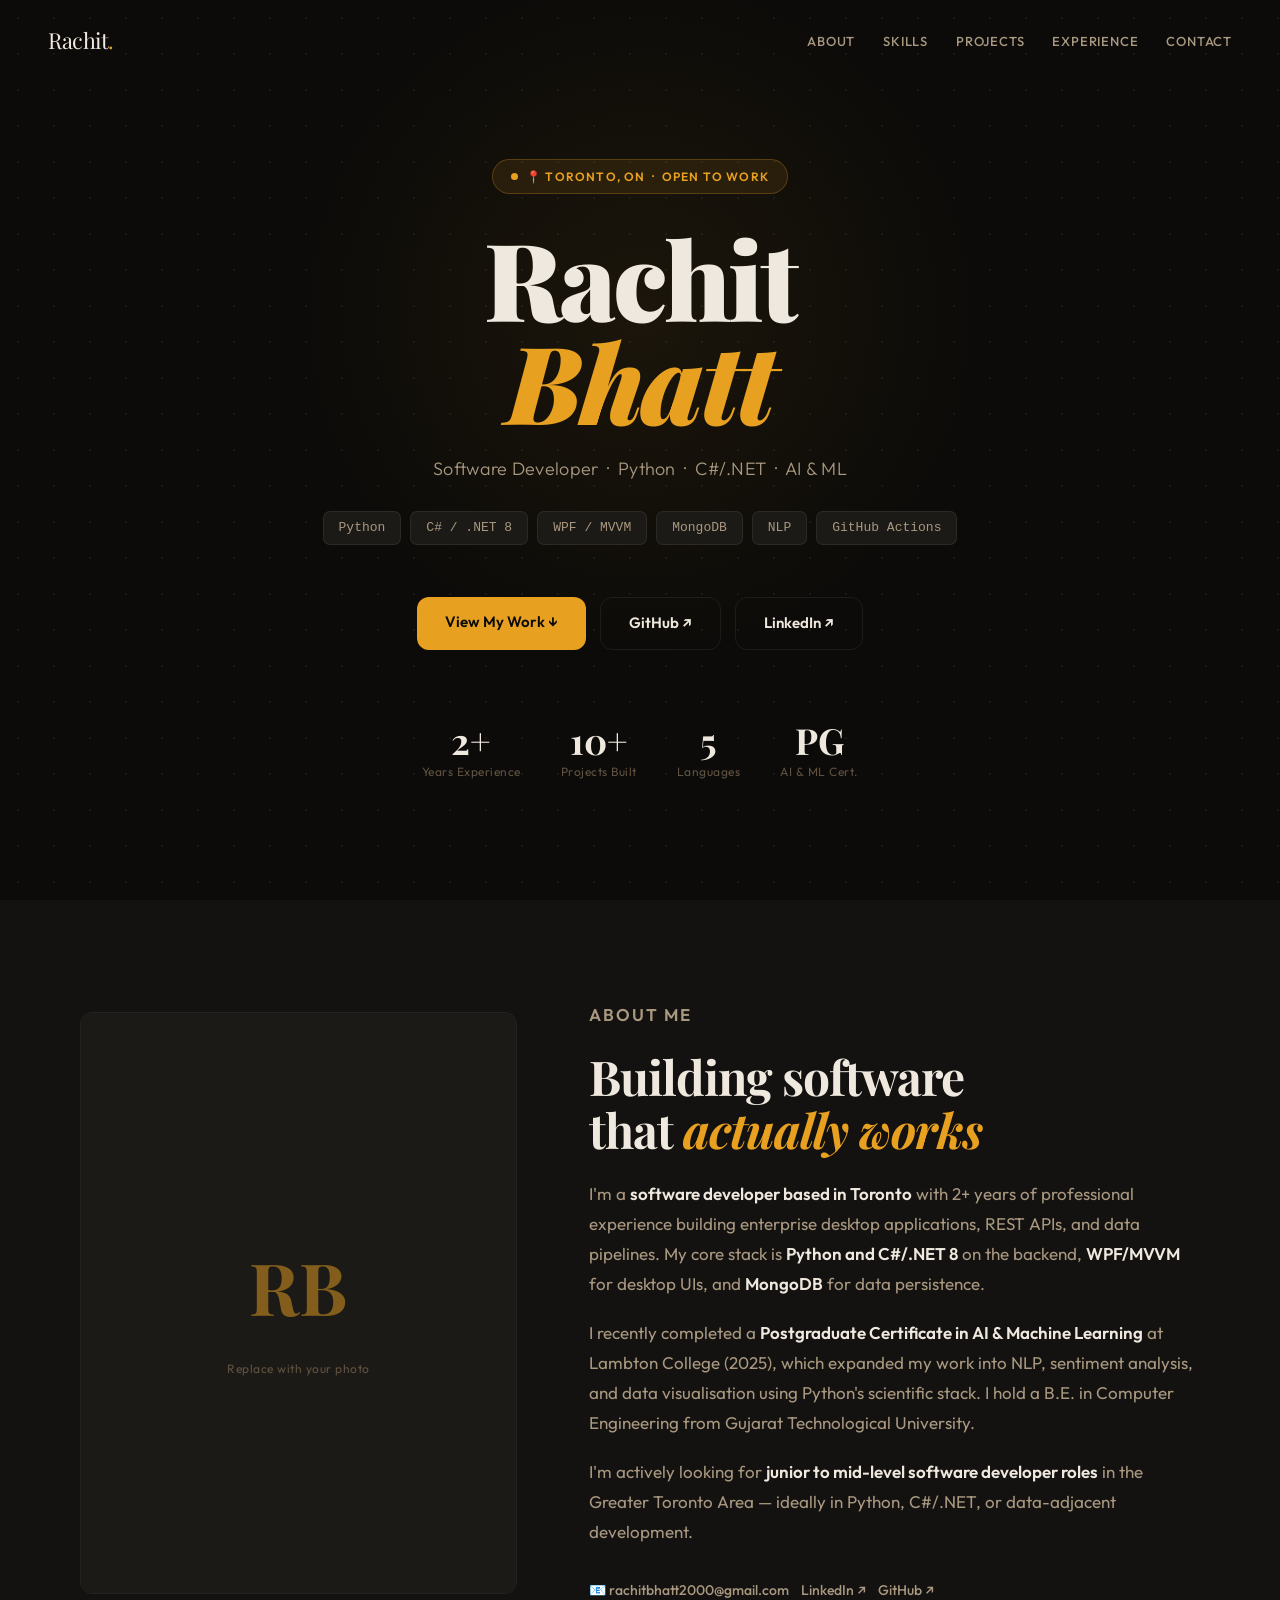
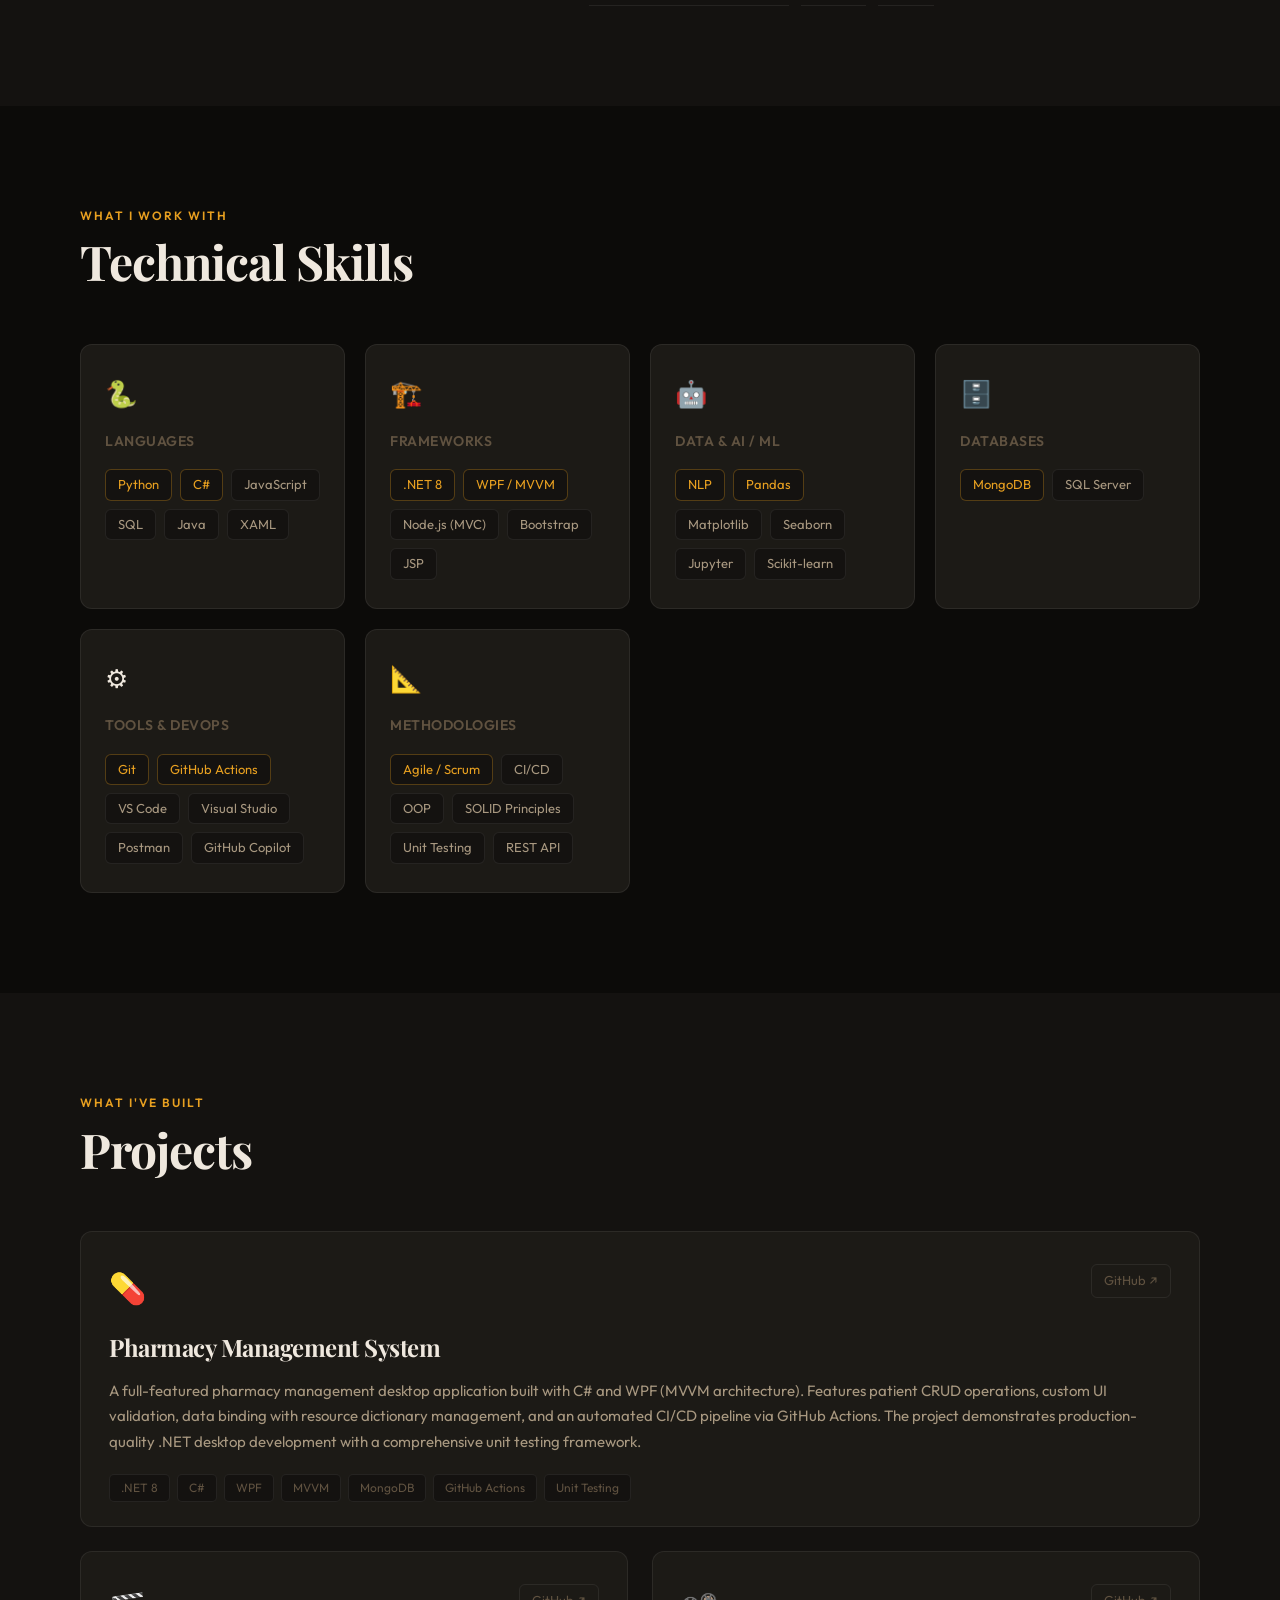
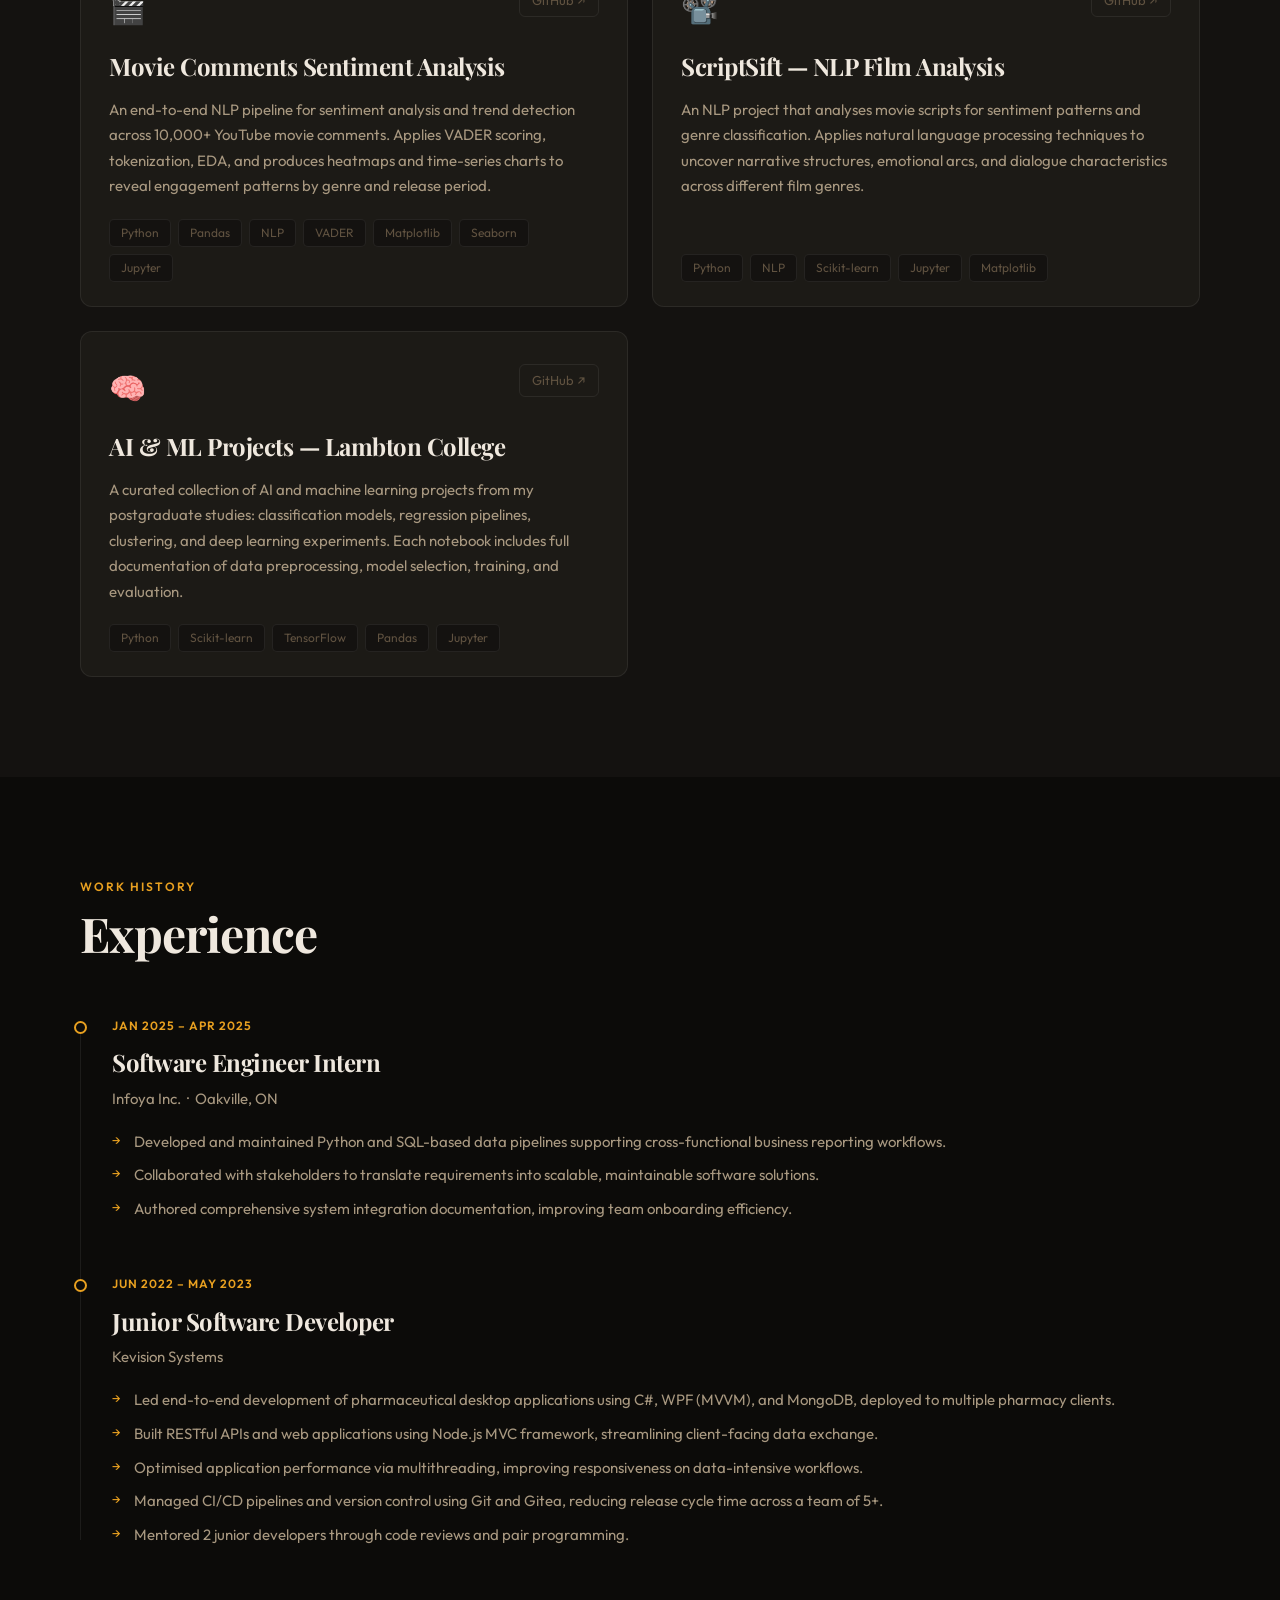
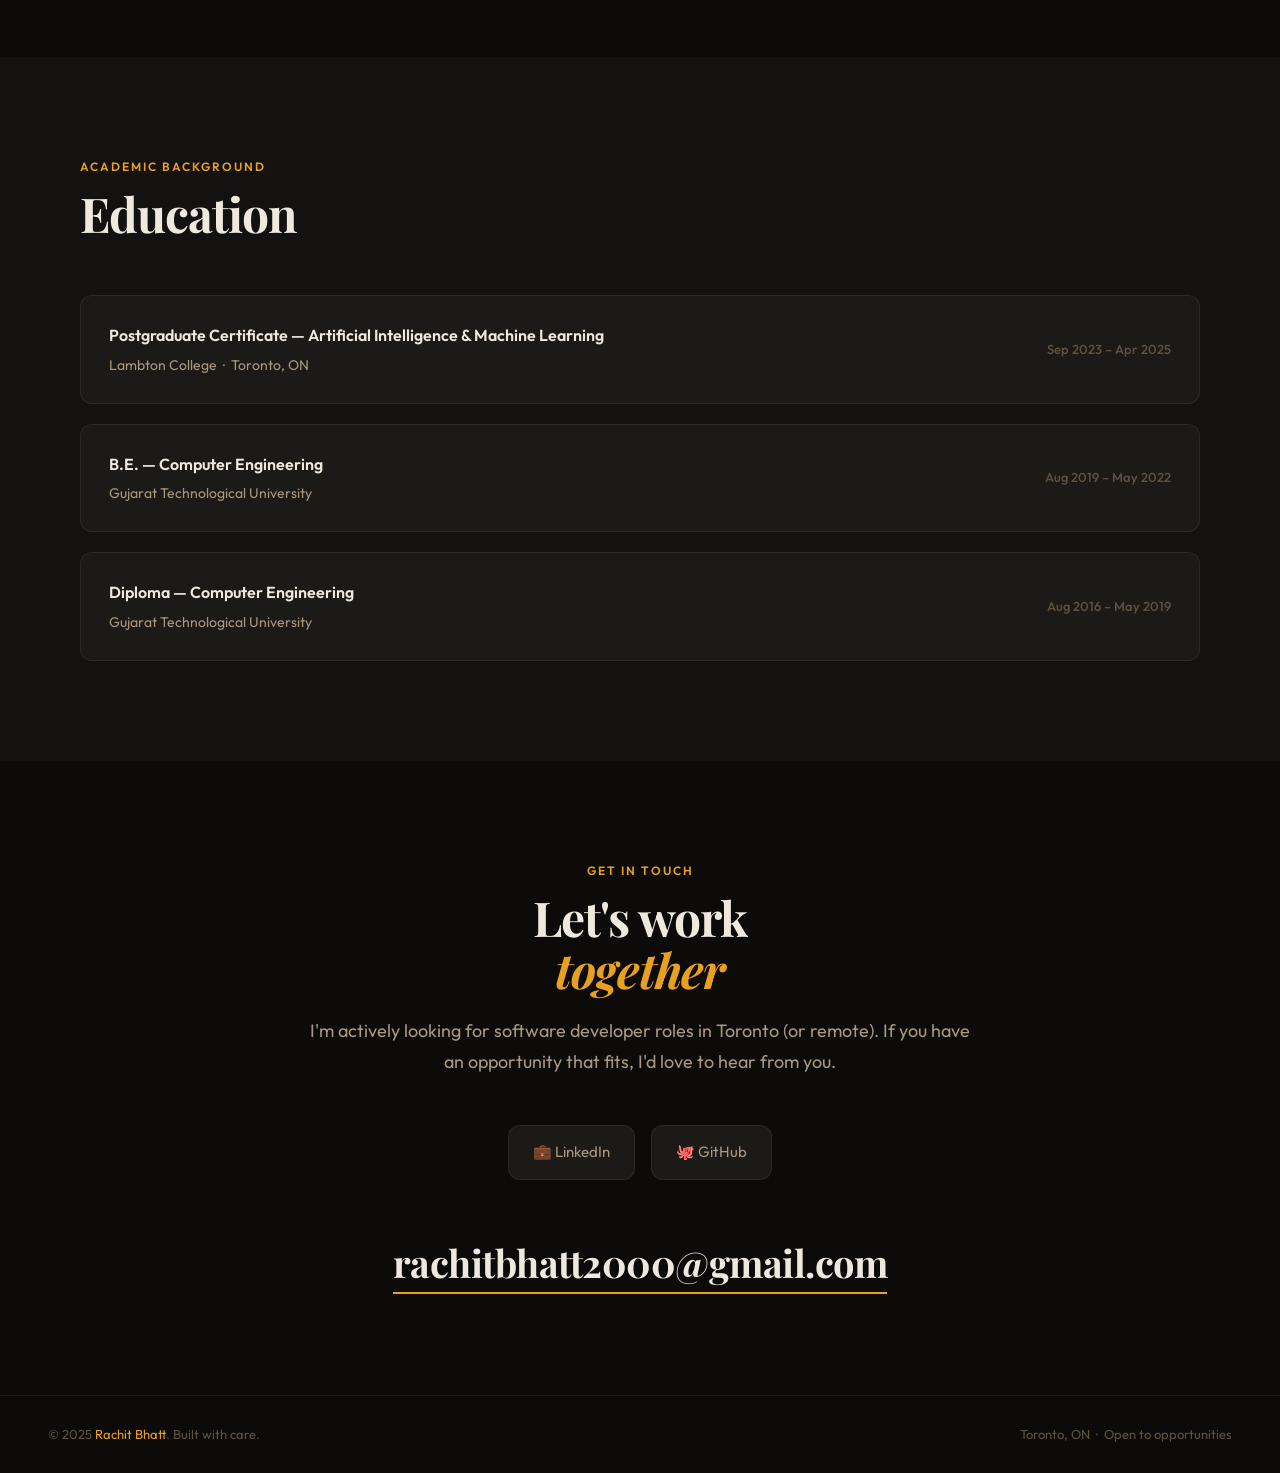
==== index_backup.html @ fd3c1594 "Changed the website as it is working now with professional UI." ====
<!DOCTYPE html>
<html lang="en">
<head>
  <meta charset="UTF-8" />
  <meta name="viewport" content="width=device-width, initial-scale=1.0" />
  <meta name="description" content="Rachit Bhatt — Software Developer specialising in Python, C#/.NET 8, and AI/ML. Based in Toronto, ON." />
  <title>Rachit Bhatt · Software Developer</title>

  <link rel="preconnect" href="https://fonts.googleapis.com" />
  <link rel="preconnect" href="https://fonts.gstatic.com" crossorigin />
  <link href="https://fonts.googleapis.com/css2?family=Playfair+Display:ital,wght@0,700;0,900;1,400&family=Outfit:wght@300;400;500;600;700&display=swap" rel="stylesheet" />

  <style>
    /* ─── Reset ──────────────────────────────────────────── */
    *, *::before, *::after { box-sizing: border-box; margin: 0; padding: 0; }
    html { scroll-behavior: smooth; }

    /* ─── Design tokens ──────────────────────────────────── */
    :root {
      --bg:         #0C0B09;
      --bg-2:       #141210;
      --bg-card:    #1C1A16;
      --bg-card-h:  #231F19;
      --border:     rgba(255,255,255,0.07);
      --border-h:   rgba(232,160,32,0.35);
      --text:       #EFE8DE;
      --text-2:     #A89880;
      --text-3:     #605240;
      --accent:     #E8A020;
      --accent-dim: rgba(232,160,32,0.10);
      --accent-glow:rgba(232,160,32,0.20);
      --teal:       #3B9B8C;
      --r:          12px;
      --font-d:     'Playfair Display', Georgia, serif;
      --font-b:     'Outfit', system-ui, sans-serif;
      --max:        1120px;
    }

    body {
      background: var(--bg);
      color: var(--text);
      font-family: var(--font-b);
      font-size: 16px;
      line-height: 1.65;
      -webkit-font-smoothing: antialiased;
    }

    ::selection { background: var(--accent); color: #0C0B09; }

    /* ─── Nav ────────────────────────────────────────────── */
    nav {
      position: fixed; top: 0; left: 0; right: 0; z-index: 200;
      padding: 22px 48px;
      display: flex; justify-content: space-between; align-items: center;
      transition: background .35s, border-color .35s;
    }
    nav.scrolled {
      background: rgba(12,11,9,.88);
      backdrop-filter: blur(14px);
      border-bottom: 1px solid var(--border);
    }
    .nav-logo {
      font-family: var(--font-d);
      font-size: 22px; color: var(--text);
      text-decoration: none; letter-spacing: -.5px;
    }
    .nav-logo span { color: var(--accent); }
    .nav-links { display: flex; gap: 28px; list-style: none; }
    .nav-links a {
      color: var(--text-2); text-decoration: none;
      font-size: 13px; font-weight: 500;
      letter-spacing: .8px; text-transform: uppercase;
      transition: color .2s;
    }
    .nav-links a:hover { color: var(--accent); }

    /* mobile hamburger */
    .hamburger { display: none; flex-direction: column; gap: 5px; cursor: pointer; }
    .hamburger span {
      display: block; width: 24px; height: 2px;
      background: var(--text-2); border-radius: 2px;
      transition: all .3s;
    }
    .mobile-menu {
      display: none; flex-direction: column; gap: 0;
      position: fixed; top: 70px; left: 0; right: 0;
      background: rgba(12,11,9,.96); backdrop-filter: blur(14px);
      border-bottom: 1px solid var(--border);
      z-index: 199;
    }
    .mobile-menu.open { display: flex; }
    .mobile-menu a {
      padding: 16px 48px; color: var(--text-2); text-decoration: none;
      font-size: 14px; font-weight: 500; border-bottom: 1px solid var(--border);
      transition: color .2s, background .2s;
    }
    .mobile-menu a:hover { color: var(--accent); background: var(--accent-dim); }

    /* ─── Section wrapper ────────────────────────────────── */
    section { padding: 100px 48px; }
    .inner { max-width: var(--max); margin: 0 auto; }

    /* ─── Section headings ───────────────────────────────── */
    .sec-label {
      font-size: 12px; font-weight: 600; letter-spacing: 2px;
      text-transform: uppercase; color: var(--accent);
      margin-bottom: 10px;
    }
    .sec-title {
      font-family: var(--font-d);
      font-size: clamp(32px, 4vw, 48px);
      font-weight: 700; line-height: 1.1;
      letter-spacing: -1px; margin-bottom: 56px;
    }

    /* ─── Scroll reveal ──────────────────────────────────── */
    .reveal {
      opacity: 0; transform: translateY(28px);
      transition: opacity .65s ease, transform .65s ease;
    }
    .reveal.visible { opacity: 1; transform: none; }

    /* ─────────────────────────────────────────────────────
       HERO
    ──────────────────────────────────────────────────────── */
    #hero {
      min-height: 100vh;
      display: flex; align-items: center; justify-content: center;
      padding: 120px 48px 80px; position: relative; overflow: hidden;
    }
    #hero::before {               /* dot grid */
      content: '';
      position: absolute; inset: 0; pointer-events: none;
      background-image: radial-gradient(circle, rgba(255,255,255,.05) 1px, transparent 1px);
      background-size: 36px 36px;
    }
    #hero::after {                /* amber glow */
      content: '';
      position: absolute; top: 35%; left: 50%;
      transform: translate(-50%, -50%);
      width: 700px; height: 700px;
      background: radial-gradient(ellipse, rgba(232,160,32,.07) 0%, transparent 70%);
      pointer-events: none;
    }

    .hero-inner {
      text-align: center; position: relative; z-index: 1;
      max-width: 900px;
    }

    .hero-badge {
      display: inline-flex; align-items: center; gap: 8px;
      background: var(--accent-dim);
      color: var(--accent);
      border: 1px solid rgba(232,160,32,.25);
      padding: 7px 18px; border-radius: 100px;
      font-size: 12px; font-weight: 600; letter-spacing: 1.2px;
      text-transform: uppercase; margin-bottom: 32px;
      opacity: 0; animation: fadeUp .6s ease .1s forwards;
    }
    .hero-badge::before {
      content: ''; width: 7px; height: 7px; border-radius: 50%;
      background: var(--accent);
      animation: pulse 2s ease-in-out infinite;
    }

    .hero-name {
      font-family: var(--font-d);
      font-size: clamp(56px, 11vw, 108px);
      font-weight: 900; line-height: .95;
      letter-spacing: -3px; color: var(--text);
      margin-bottom: 22px;
      opacity: 0; animation: fadeUp .7s ease .3s forwards;
    }
    .hero-name em { color: var(--accent); font-style: italic; }

    .hero-role {
      font-size: 18px; color: var(--text-2); font-weight: 300;
      letter-spacing: .3px; margin-bottom: 28px;
      opacity: 0; animation: fadeUp .7s ease .48s forwards;
    }

    .hero-tags {
      display: flex; gap: 9px; justify-content: center;
      flex-wrap: wrap; margin-bottom: 52px;
      opacity: 0; animation: fadeUp .7s ease .62s forwards;
    }
    .hero-tag {
      background: var(--bg-card);
      border: 1px solid var(--border);
      color: var(--text-2);
      padding: 5px 15px; border-radius: 7px;
      font-size: 13px; font-family: 'Courier New', monospace;
      transition: border-color .2s, color .2s;
    }
    .hero-tag:hover { border-color: var(--accent); color: var(--accent); }

    .hero-ctas {
      display: flex; gap: 14px; justify-content: center; flex-wrap: wrap;
      opacity: 0; animation: fadeUp .7s ease .76s forwards;
    }

    /* stats row */
    .hero-stats {
      display: flex; gap: 40px; justify-content: center;
      margin-top: 72px;
      opacity: 0; animation: fadeUp .7s ease .9s forwards;
    }
    .stat { text-align: center; }
    .stat-n {
      font-family: var(--font-d);
      font-size: 36px; font-weight: 700; color: var(--text);
      line-height: 1;
    }
    .stat-l { font-size: 12px; color: var(--text-3); letter-spacing: .5px; margin-top: 4px; }

    /* ─── Buttons ─────────────────────────────────────────── */
    .btn {
      display: inline-block; text-decoration: none;
      padding: 13px 28px; border-radius: var(--r);
      font-family: var(--font-b); font-size: 15px; font-weight: 600;
      transition: transform .2s, box-shadow .2s;
      cursor: pointer; border: none;
    }
    .btn:hover { transform: translateY(-2px); }
    .btn-amber {
      background: var(--accent); color: #0C0B09;
    }
    .btn-amber:hover { box-shadow: 0 8px 28px var(--accent-glow); }
    .btn-ghost {
      background: transparent; color: var(--text);
      border: 1px solid var(--border);
    }
    .btn-ghost:hover { border-color: var(--accent); color: var(--accent); }

    /* ─────────────────────────────────────────────────────
       ABOUT
    ──────────────────────────────────────────────────────── */
    #about { background: var(--bg-2); }
    .about-grid {
      display: grid; grid-template-columns: 1fr 1.4fr;
      gap: 72px; align-items: center;
    }
    .about-img-wrap {
      aspect-ratio: 3/4; border-radius: var(--r);
      overflow: hidden; position: relative;
      border: 1px solid var(--border);
    }
    .about-img-placeholder {
      width: 100%; height: 100%;
      background: var(--bg-card);
      display: flex; flex-direction: column;
      align-items: center; justify-content: center;
      gap: 14px;
    }
    .about-monogram {
      font-family: var(--font-d);
      font-size: 72px; font-weight: 700; color: var(--accent); opacity: .5;
    }
    .about-img-note {
      font-size: 12px; color: var(--text-3); letter-spacing: .5px;
    }
    .about-text p {
      color: var(--text-2); font-size: 17px; line-height: 1.75;
      margin-bottom: 20px;
    }
    .about-text p strong { color: var(--text); font-weight: 600; }
    .about-links { display: flex; gap: 12px; margin-top: 32px; flex-wrap: wrap; }
    .about-link {
      display: inline-flex; align-items: center; gap: 7px;
      color: var(--text-2); text-decoration: none;
      font-size: 14px; font-weight: 500;
      border-bottom: 1px solid var(--border);
      padding-bottom: 3px;
      transition: color .2s, border-color .2s;
    }
    .about-link:hover { color: var(--accent); border-color: var(--accent); }

    /* ─────────────────────────────────────────────────────
       SKILLS
    ──────────────────────────────────────────────────────── */
    #skills { background: var(--bg); }
    .skills-grid {
      display: grid; grid-template-columns: repeat(auto-fill, minmax(260px, 1fr));
      gap: 20px;
    }
    .skill-card {
      background: var(--bg-card);
      border: 1px solid var(--border); border-radius: var(--r);
      padding: 28px 24px;
      transition: border-color .25s, transform .25s;
    }
    .skill-card:hover {
      border-color: var(--border-h); transform: translateY(-4px);
    }
    .skill-card-icon { font-size: 26px; margin-bottom: 14px; }
    .skill-card-title {
      font-weight: 600; font-size: 14px; letter-spacing: .5px;
      text-transform: uppercase; color: var(--text-3);
      margin-bottom: 16px;
    }
    .skill-tags { display: flex; flex-wrap: wrap; gap: 8px; }
    .sk {
      background: var(--bg-2);
      border: 1px solid var(--border);
      color: var(--text-2);
      padding: 4px 12px; border-radius: 6px; font-size: 13px;
    }
    .sk.hot { border-color: rgba(232,160,32,.3); color: var(--accent); }

    /* ─────────────────────────────────────────────────────
       PROJECTS
    ──────────────────────────────────────────────────────── */
    #projects { background: var(--bg-2); }
    .projects-grid {
      display: grid;
      grid-template-columns: repeat(auto-fill, minmax(500px, 1fr));
      gap: 24px;
    }
    .project-card {
      background: var(--bg-card);
      border: 1px solid var(--border); border-radius: var(--r);
      padding: 32px 28px 24px; display: flex; flex-direction: column;
      transition: border-color .25s, transform .25s, box-shadow .25s;
      position: relative; overflow: hidden;
    }
    .project-card::before {
      content: ''; position: absolute; top: 0; left: 0; right: 0; height: 3px;
      background: var(--accent); opacity: 0;
      transition: opacity .25s;
    }
    .project-card:hover {
      border-color: var(--border-h); transform: translateY(-5px);
      box-shadow: 0 16px 40px rgba(0,0,0,.35);
    }
    .project-card:hover::before { opacity: 1; }

    .project-card.featured { grid-column: 1 / -1; }

    .project-header { display: flex; align-items: flex-start; justify-content: space-between; margin-bottom: 14px; gap: 16px; }
    .project-icon { font-size: 30px; }
    .project-links { display: flex; gap: 10px; flex-shrink: 0; }
    .project-link {
      display: inline-flex; align-items: center; gap: 5px;
      color: var(--text-3); text-decoration: none; font-size: 13px;
      border: 1px solid var(--border); padding: 5px 12px; border-radius: 6px;
      transition: color .2s, border-color .2s;
    }
    .project-link:hover { color: var(--accent); border-color: var(--accent); }

    .project-title {
      font-family: var(--font-d);
      font-size: 24px; font-weight: 700; letter-spacing: -.5px;
      margin-bottom: 10px;
    }
    .project-desc { color: var(--text-2); font-size: 15px; line-height: 1.7; flex: 1; margin-bottom: 20px; }
    .project-stack { display: flex; flex-wrap: wrap; gap: 7px; }
    .ps {
      background: var(--bg-2); border: 1px solid var(--border);
      color: var(--text-3); padding: 3px 11px; border-radius: 5px; font-size: 12px;
    }

    /* ─────────────────────────────────────────────────────
       EXPERIENCE
    ──────────────────────────────────────────────────────── */
    #experience { background: var(--bg); }
    .timeline { position: relative; padding-left: 32px; }
    .timeline::before {
      content: ''; position: absolute; left: 0; top: 8px; bottom: 8px;
      width: 1px; background: var(--border);
    }
    .tl-item { position: relative; margin-bottom: 52px; }
    .tl-item:last-child { margin-bottom: 0; }
    .tl-dot {
      position: absolute; left: -38px; top: 5px;
      width: 13px; height: 13px; border-radius: 50%;
      border: 2px solid var(--accent); background: var(--bg);
    }
    .tl-dates {
      font-size: 12px; font-weight: 600; letter-spacing: 1px;
      text-transform: uppercase; color: var(--accent); margin-bottom: 8px;
    }
    .tl-role {
      font-family: var(--font-d);
      font-size: 24px; font-weight: 700; letter-spacing: -.5px; margin-bottom: 4px;
    }
    .tl-company {
      font-size: 15px; color: var(--text-2); margin-bottom: 18px;
    }
    .tl-bullets { list-style: none; }
    .tl-bullets li {
      position: relative; padding-left: 22px;
      color: var(--text-2); font-size: 15px; margin-bottom: 9px;
    }
    .tl-bullets li::before {
      content: '→'; position: absolute; left: 0; color: var(--accent); font-size: 13px;
    }

    /* ─────────────────────────────────────────────────────
       EDUCATION
    ──────────────────────────────────────────────────────── */
    #education { background: var(--bg-2); }
    .edu-grid { display: flex; flex-direction: column; gap: 20px; }
    .edu-card {
      background: var(--bg-card);
      border: 1px solid var(--border); border-radius: var(--r);
      padding: 26px 28px;
      display: flex; justify-content: space-between; align-items: center; gap: 20px;
      transition: border-color .25s;
    }
    .edu-card:hover { border-color: var(--border-h); }
    .edu-degree { font-weight: 600; font-size: 16px; margin-bottom: 5px; }
    .edu-school { color: var(--text-2); font-size: 14px; }
    .edu-dates {
      font-size: 13px; color: var(--text-3); font-weight: 500;
      text-align: right; flex-shrink: 0;
      white-space: nowrap;
    }

    /* ─────────────────────────────────────────────────────
       CONTACT
    ──────────────────────────────────────────────────────── */
    #contact { background: var(--bg); }
    .contact-inner {
      max-width: 680px; margin: 0 auto; text-align: center;
    }
    .contact-sub {
      font-size: 18px; color: var(--text-2); margin-bottom: 48px; line-height: 1.7;
    }
    .contact-links {
      display: flex; gap: 16px; justify-content: center; flex-wrap: wrap;
      margin-bottom: 52px;
    }
    .contact-link {
      display: inline-flex; align-items: center; gap: 9px;
      background: var(--bg-card); border: 1px solid var(--border);
      color: var(--text-2); text-decoration: none;
      padding: 14px 24px; border-radius: var(--r); font-size: 15px;
      transition: border-color .2s, color .2s, transform .2s;
    }
    .contact-link:hover {
      border-color: var(--accent); color: var(--accent);
      transform: translateY(-3px);
    }
    .contact-email {
      font-family: var(--font-d);
      font-size: clamp(24px, 4vw, 38px);
      font-weight: 700; letter-spacing: -.5px;
      color: var(--text); text-decoration: none;
      border-bottom: 2px solid var(--accent);
      padding-bottom: 4px;
      transition: color .2s;
    }
    .contact-email:hover { color: var(--accent); }

    /* ─────────────────────────────────────────────────────
       FOOTER
    ──────────────────────────────────────────────────────── */
    footer {
      background: var(--bg);
      border-top: 1px solid var(--border);
      padding: 28px 48px;
      display: flex; justify-content: space-between; align-items: center;
      flex-wrap: wrap; gap: 12px;
    }
    footer p { font-size: 13px; color: var(--text-3); }
    footer span { color: var(--accent); }

    /* ─── Animations ──────────────────────────────────────── */
    @keyframes fadeUp {
      from { opacity: 0; transform: translateY(24px); }
      to   { opacity: 1; transform: translateY(0); }
    }
    @keyframes pulse {
      0%, 100% { opacity: 1; }
      50%       { opacity: .4; }
    }

    /* ─── Responsive ─────────────────────────────────────── */
    @media (max-width: 860px) {
      section { padding: 80px 24px; }
      nav { padding: 18px 24px; }
      footer { padding: 24px; }
      .nav-links { display: none; }
      .hamburger { display: flex; }
      .about-grid { grid-template-columns: 1fr; gap: 40px; }
      .about-img-wrap { max-width: 280px; margin: 0 auto; }
      .projects-grid { grid-template-columns: 1fr; }
      .project-card.featured { grid-column: 1; }
      .hero-stats { gap: 24px; }
      .edu-card { flex-direction: column; align-items: flex-start; }
      .edu-dates { text-align: left; }
    }
    @media (max-width: 480px) {
      #hero { padding: 100px 24px 60px; }
      .hero-stats { flex-wrap: wrap; gap: 20px; }
      .stat { min-width: 100px; }
    }
  </style>
</head>
<body>

<!-- ─── Navigation ──────────────────────────────────── -->
<nav id="navbar">
  <a href="#hero" class="nav-logo">Rachit<span>.</span></a>
  <ul class="nav-links">
    <li><a href="#about">About</a></li>
    <li><a href="#skills">Skills</a></li>
    <li><a href="#projects">Projects</a></li>
    <li><a href="#experience">Experience</a></li>
    <li><a href="#contact">Contact</a></li>
  </ul>
  <div class="hamburger" id="hamburger" onclick="toggleMenu()">
    <span></span><span></span><span></span>
  </div>
</nav>
<nav class="mobile-menu" id="mobileMenu">
  <a href="#about"      onclick="closeMenu()">About</a>
  <a href="#skills"     onclick="closeMenu()">Skills</a>
  <a href="#projects"   onclick="closeMenu()">Projects</a>
  <a href="#experience" onclick="closeMenu()">Experience</a>
  <a href="#contact"    onclick="closeMenu()">Contact</a>
</nav>

<!-- ─── Hero ─────────────────────────────────────────── -->
<section id="hero">
  <div class="hero-inner">
    <span class="hero-badge">📍 Toronto, ON &nbsp;·&nbsp; Open to Work</span>

    <h1 class="hero-name">Rachit<br><em>Bhatt</em></h1>

    <p class="hero-role">Software Developer &nbsp;·&nbsp; Python &nbsp;·&nbsp; C#/.NET &nbsp;·&nbsp; AI &amp; ML</p>

    <div class="hero-tags">
      <span class="hero-tag">Python</span>
      <span class="hero-tag">C# / .NET 8</span>
      <span class="hero-tag">WPF / MVVM</span>
      <span class="hero-tag">MongoDB</span>
      <span class="hero-tag">NLP</span>
      <span class="hero-tag">GitHub Actions</span>
    </div>

    <div class="hero-ctas">
      <a href="#projects" class="btn btn-amber">View My Work ↓</a>
      <a href="https://github.com/rachit-bhatt" target="_blank" rel="noopener" class="btn btn-ghost">GitHub ↗</a>
      <a href="https://www.linkedin.com/in/rachit-bhatt" target="_blank" rel="noopener" class="btn btn-ghost">LinkedIn ↗</a>
    </div>

    <div class="hero-stats">
      <div class="stat"><div class="stat-n">2+</div><div class="stat-l">Years Experience</div></div>
      <div class="stat"><div class="stat-n">10+</div><div class="stat-l">Projects Built</div></div>
      <div class="stat"><div class="stat-n">5</div><div class="stat-l">Languages</div></div>
      <div class="stat"><div class="stat-n">PG</div><div class="stat-l">AI & ML Cert.</div></div>
    </div>
  </div>
</section>

<!-- ─── About ────────────────────────────────────────── -->
<section id="about">
  <div class="inner">
    <div class="about-grid">
      <div class="about-img-wrap reveal">
        <div class="about-img-placeholder">
          <div class="about-monogram">RB</div>
          <div class="about-img-note">Replace with your photo</div>
        </div>
      </div>
      <div class="about-text reveal">
        <p class="sec-label">About Me</p>
        <h2 class="sec-title" style="margin-bottom: 24px;">Building software<br>that <em style="color:var(--accent); font-family:var(--font-d);">actually works</em></h2>
        <p>I'm a <strong>software developer based in Toronto</strong> with 2+ years of professional experience building enterprise desktop applications, REST APIs, and data pipelines. My core stack is <strong>Python and C#/.NET 8</strong> on the backend, <strong>WPF/MVVM</strong> for desktop UIs, and <strong>MongoDB</strong> for data persistence.</p>
        <p>I recently completed a <strong>Postgraduate Certificate in AI & Machine Learning</strong> at Lambton College (2025), which expanded my work into NLP, sentiment analysis, and data visualisation using Python's scientific stack. I hold a B.E. in Computer Engineering from Gujarat Technological University.</p>
        <p>I'm actively looking for <strong>junior to mid-level software developer roles</strong> in the Greater Toronto Area — ideally in Python, C#/.NET, or data-adjacent development.</p>
        <div class="about-links">
          <a href="mailto:rachitbhatt2000@gmail.com" class="about-link">📧 rachitbhatt2000@gmail.com</a>
          <a href="https://www.linkedin.com/in/rachit-bhatt" target="_blank" rel="noopener" class="about-link">LinkedIn ↗</a>
          <a href="https://github.com/rachit-bhatt" target="_blank" rel="noopener" class="about-link">GitHub ↗</a>
        </div>
      </div>
    </div>
  </div>
</section>

<!-- ─── Skills ───────────────────────────────────────── -->
<section id="skills">
  <div class="inner">
    <p class="sec-label reveal">What I Work With</p>
    <h2 class="sec-title reveal">Technical Skills</h2>
    <div class="skills-grid">
      <div class="skill-card reveal">
        <div class="skill-card-icon">🐍</div>
        <div class="skill-card-title">Languages</div>
        <div class="skill-tags">
          <span class="sk hot">Python</span>
          <span class="sk hot">C#</span>
          <span class="sk">JavaScript</span>
          <span class="sk">SQL</span>
          <span class="sk">Java</span>
          <span class="sk">XAML</span>
        </div>
      </div>
      <div class="skill-card reveal">
        <div class="skill-card-icon">🏗️</div>
        <div class="skill-card-title">Frameworks</div>
        <div class="skill-tags">
          <span class="sk hot">.NET 8</span>
          <span class="sk hot">WPF / MVVM</span>
          <span class="sk">Node.js (MVC)</span>
          <span class="sk">Bootstrap</span>
          <span class="sk">JSP</span>
        </div>
      </div>
      <div class="skill-card reveal">
        <div class="skill-card-icon">🤖</div>
        <div class="skill-card-title">Data & AI / ML</div>
        <div class="skill-tags">
          <span class="sk hot">NLP</span>
          <span class="sk hot">Pandas</span>
          <span class="sk">Matplotlib</span>
          <span class="sk">Seaborn</span>
          <span class="sk">Jupyter</span>
          <span class="sk">Scikit-learn</span>
        </div>
      </div>
      <div class="skill-card reveal">
        <div class="skill-card-icon">🗄️</div>
        <div class="skill-card-title">Databases</div>
        <div class="skill-tags">
          <span class="sk hot">MongoDB</span>
          <span class="sk">SQL Server</span>
        </div>
      </div>
      <div class="skill-card reveal">
        <div class="skill-card-icon">⚙️</div>
        <div class="skill-card-title">Tools & DevOps</div>
        <div class="skill-tags">
          <span class="sk hot">Git</span>
          <span class="sk hot">GitHub Actions</span>
          <span class="sk">VS Code</span>
          <span class="sk">Visual Studio</span>
          <span class="sk">Postman</span>
          <span class="sk">GitHub Copilot</span>
        </div>
      </div>
      <div class="skill-card reveal">
        <div class="skill-card-icon">📐</div>
        <div class="skill-card-title">Methodologies</div>
        <div class="skill-tags">
          <span class="sk hot">Agile / Scrum</span>
          <span class="sk">CI/CD</span>
          <span class="sk">OOP</span>
          <span class="sk">SOLID Principles</span>
          <span class="sk">Unit Testing</span>
          <span class="sk">REST API</span>
        </div>
      </div>
    </div>
  </div>
</section>

<!-- ─── Projects ─────────────────────────────────────── -->
<section id="projects">
  <div class="inner">
    <p class="sec-label reveal">What I've Built</p>
    <h2 class="sec-title reveal">Projects</h2>
    <div class="projects-grid">

      <!-- Featured -->
      <div class="project-card featured reveal">
        <div class="project-header">
          <div class="project-icon">💊</div>
          <div class="project-links">
            <a href="https://github.com/rachit-bhatt/Pharmacy-Management-System" target="_blank" rel="noopener" class="project-link">GitHub ↗</a>
          </div>
        </div>
        <h3 class="project-title">Pharmacy Management System</h3>
        <p class="project-desc">A full-featured pharmacy management desktop application built with C# and WPF (MVVM architecture). Features patient CRUD operations, custom UI validation, data binding with resource dictionary management, and an automated CI/CD pipeline via GitHub Actions. The project demonstrates production-quality .NET desktop development with a comprehensive unit testing framework.</p>
        <div class="project-stack">
          <span class="ps">.NET 8</span><span class="ps">C#</span><span class="ps">WPF</span><span class="ps">MVVM</span><span class="ps">MongoDB</span><span class="ps">GitHub Actions</span><span class="ps">Unit Testing</span>
        </div>
      </div>

      <!-- Project 2 -->
      <div class="project-card reveal">
        <div class="project-header">
          <div class="project-icon">🎬</div>
          <div class="project-links">
            <a href="https://github.com/rachit-bhatt/SocialMedia-Analytics---Assignment" target="_blank" rel="noopener" class="project-link">GitHub ↗</a>
          </div>
        </div>
        <h3 class="project-title">Movie Comments Sentiment Analysis</h3>
        <p class="project-desc">An end-to-end NLP pipeline for sentiment analysis and trend detection across 10,000+ YouTube movie comments. Applies VADER scoring, tokenization, EDA, and produces heatmaps and time-series charts to reveal engagement patterns by genre and release period.</p>
        <div class="project-stack">
          <span class="ps">Python</span><span class="ps">Pandas</span><span class="ps">NLP</span><span class="ps">VADER</span><span class="ps">Matplotlib</span><span class="ps">Seaborn</span><span class="ps">Jupyter</span>
        </div>
      </div>

      <!-- Project 3 -->
      <div class="project-card reveal">
        <div class="project-header">
          <div class="project-icon">📽️</div>
          <div class="project-links">
            <a href="https://github.com/rachit-bhatt/ScriptSift" target="_blank" rel="noopener" class="project-link">GitHub ↗</a>
          </div>
        </div>
        <h3 class="project-title">ScriptSift — NLP Film Analysis</h3>
        <p class="project-desc">An NLP project that analyses movie scripts for sentiment patterns and genre classification. Applies natural language processing techniques to uncover narrative structures, emotional arcs, and dialogue characteristics across different film genres.</p>
        <div class="project-stack">
          <span class="ps">Python</span><span class="ps">NLP</span><span class="ps">Scikit-learn</span><span class="ps">Jupyter</span><span class="ps">Matplotlib</span>
        </div>
      </div>

      <!-- Project 4 -->
      <div class="project-card reveal">
        <div class="project-header">
          <div class="project-icon">🧠</div>
          <div class="project-links">
            <a href="https://github.com/rachit-bhatt/AI-Graduation" target="_blank" rel="noopener" class="project-link">GitHub ↗</a>
          </div>
        </div>
        <h3 class="project-title">AI & ML Projects — Lambton College</h3>
        <p class="project-desc">A curated collection of AI and machine learning projects from my postgraduate studies: classification models, regression pipelines, clustering, and deep learning experiments. Each notebook includes full documentation of data preprocessing, model selection, training, and evaluation.</p>
        <div class="project-stack">
          <span class="ps">Python</span><span class="ps">Scikit-learn</span><span class="ps">TensorFlow</span><span class="ps">Pandas</span><span class="ps">Jupyter</span>
        </div>
      </div>

    </div>
  </div>
</section>

<!-- ─── Experience ───────────────────────────────────── -->
<section id="experience">
  <div class="inner">
    <p class="sec-label reveal">Work History</p>
    <h2 class="sec-title reveal">Experience</h2>
    <div class="timeline">

      <div class="tl-item reveal">
        <div class="tl-dot"></div>
        <div class="tl-dates">Jan 2025 – Apr 2025</div>
        <div class="tl-role">Software Engineer Intern</div>
        <div class="tl-company">Infoya Inc. &nbsp;·&nbsp; Oakville, ON</div>
        <ul class="tl-bullets">
          <li>Developed and maintained Python and SQL-based data pipelines supporting cross-functional business reporting workflows.</li>
          <li>Collaborated with stakeholders to translate requirements into scalable, maintainable software solutions.</li>
          <li>Authored comprehensive system integration documentation, improving team onboarding efficiency.</li>
        </ul>
      </div>

      <div class="tl-item reveal">
        <div class="tl-dot"></div>
        <div class="tl-dates">Jun 2022 – May 2023</div>
        <div class="tl-role">Junior Software Developer</div>
        <div class="tl-company">Kevision Systems</div>
        <ul class="tl-bullets">
          <li>Led end-to-end development of pharmaceutical desktop applications using C#, WPF (MVVM), and MongoDB, deployed to multiple pharmacy clients.</li>
          <li>Built RESTful APIs and web applications using Node.js MVC framework, streamlining client-facing data exchange.</li>
          <li>Optimised application performance via multithreading, improving responsiveness on data-intensive workflows.</li>
          <li>Managed CI/CD pipelines and version control using Git and Gitea, reducing release cycle time across a team of 5+.</li>
          <li>Mentored 2 junior developers through code reviews and pair programming.</li>
        </ul>
      </div>

    </div>
  </div>
</section>

<!-- ─── Education ────────────────────────────────────── -->
<section id="education">
  <div class="inner">
    <p class="sec-label reveal">Academic Background</p>
    <h2 class="sec-title reveal">Education</h2>
    <div class="edu-grid">
      <div class="edu-card reveal">
        <div>
          <div class="edu-degree">Postgraduate Certificate — Artificial Intelligence &amp; Machine Learning</div>
          <div class="edu-school">Lambton College &nbsp;·&nbsp; Toronto, ON</div>
        </div>
        <div class="edu-dates">Sep 2023 – Apr 2025</div>
      </div>
      <div class="edu-card reveal">
        <div>
          <div class="edu-degree">B.E. — Computer Engineering</div>
          <div class="edu-school">Gujarat Technological University</div>
        </div>
        <div class="edu-dates">Aug 2019 – May 2022</div>
      </div>
      <div class="edu-card reveal">
        <div>
          <div class="edu-degree">Diploma — Computer Engineering</div>
          <div class="edu-school">Gujarat Technological University</div>
        </div>
        <div class="edu-dates">Aug 2016 – May 2019</div>
      </div>
    </div>
  </div>
</section>

<!-- ─── Contact ──────────────────────────────────────── -->
<section id="contact">
  <div class="inner">
    <div class="contact-inner">
      <p class="sec-label reveal">Get In Touch</p>
      <h2 class="sec-title reveal" style="margin-bottom: 20px;">Let's work<br><em style="color:var(--accent); font-family:var(--font-d);">together</em></h2>
      <p class="contact-sub reveal">I'm actively looking for software developer roles in Toronto (or remote). If you have an opportunity that fits, I'd love to hear from you.</p>
      <div class="contact-links reveal">
        <a href="https://www.linkedin.com/in/rachit-bhatt" target="_blank" rel="noopener" class="contact-link">💼 LinkedIn</a>
        <a href="https://github.com/rachit-bhatt" target="_blank" rel="noopener" class="contact-link">🐙 GitHub</a>
      </div>
      <div class="reveal">
        <a href="mailto:rachitbhatt2000@gmail.com" class="contact-email">rachitbhatt2000@gmail.com</a>
      </div>
    </div>
  </div>
</section>

<!-- ─── Footer ───────────────────────────────────────── -->
<footer>
  <p>© 2025 <span>Rachit Bhatt</span>. Built with care.</p>
  <p>Toronto, ON &nbsp;·&nbsp; Open to opportunities</p>
</footer>

<!-- ─── Scripts ──────────────────────────────────────── -->
<script>
  /* Nav scroll */
  const nav = document.getElementById('navbar');
  window.addEventListener('scroll', () => {
    nav.classList.toggle('scrolled', window.scrollY > 50);
  }, { passive: true });

  /* Mobile menu */
  function toggleMenu() {
    document.getElementById('mobileMenu').classList.toggle('open');
  }
  function closeMenu() {
    document.getElementById('mobileMenu').classList.remove('open');
  }

  /* Scroll reveal */
  const io = new IntersectionObserver((entries) => {
    entries.forEach((e, i) => {
      if (e.isIntersecting) {
        e.target.style.transitionDelay = (i * 0.07) + 's';
        e.target.classList.add('visible');
        io.unobserve(e.target);
      }
    });
  }, { threshold: 0.12 });

  document.querySelectorAll('.reveal').forEach(el => io.observe(el));
</script>
</body>
</html>
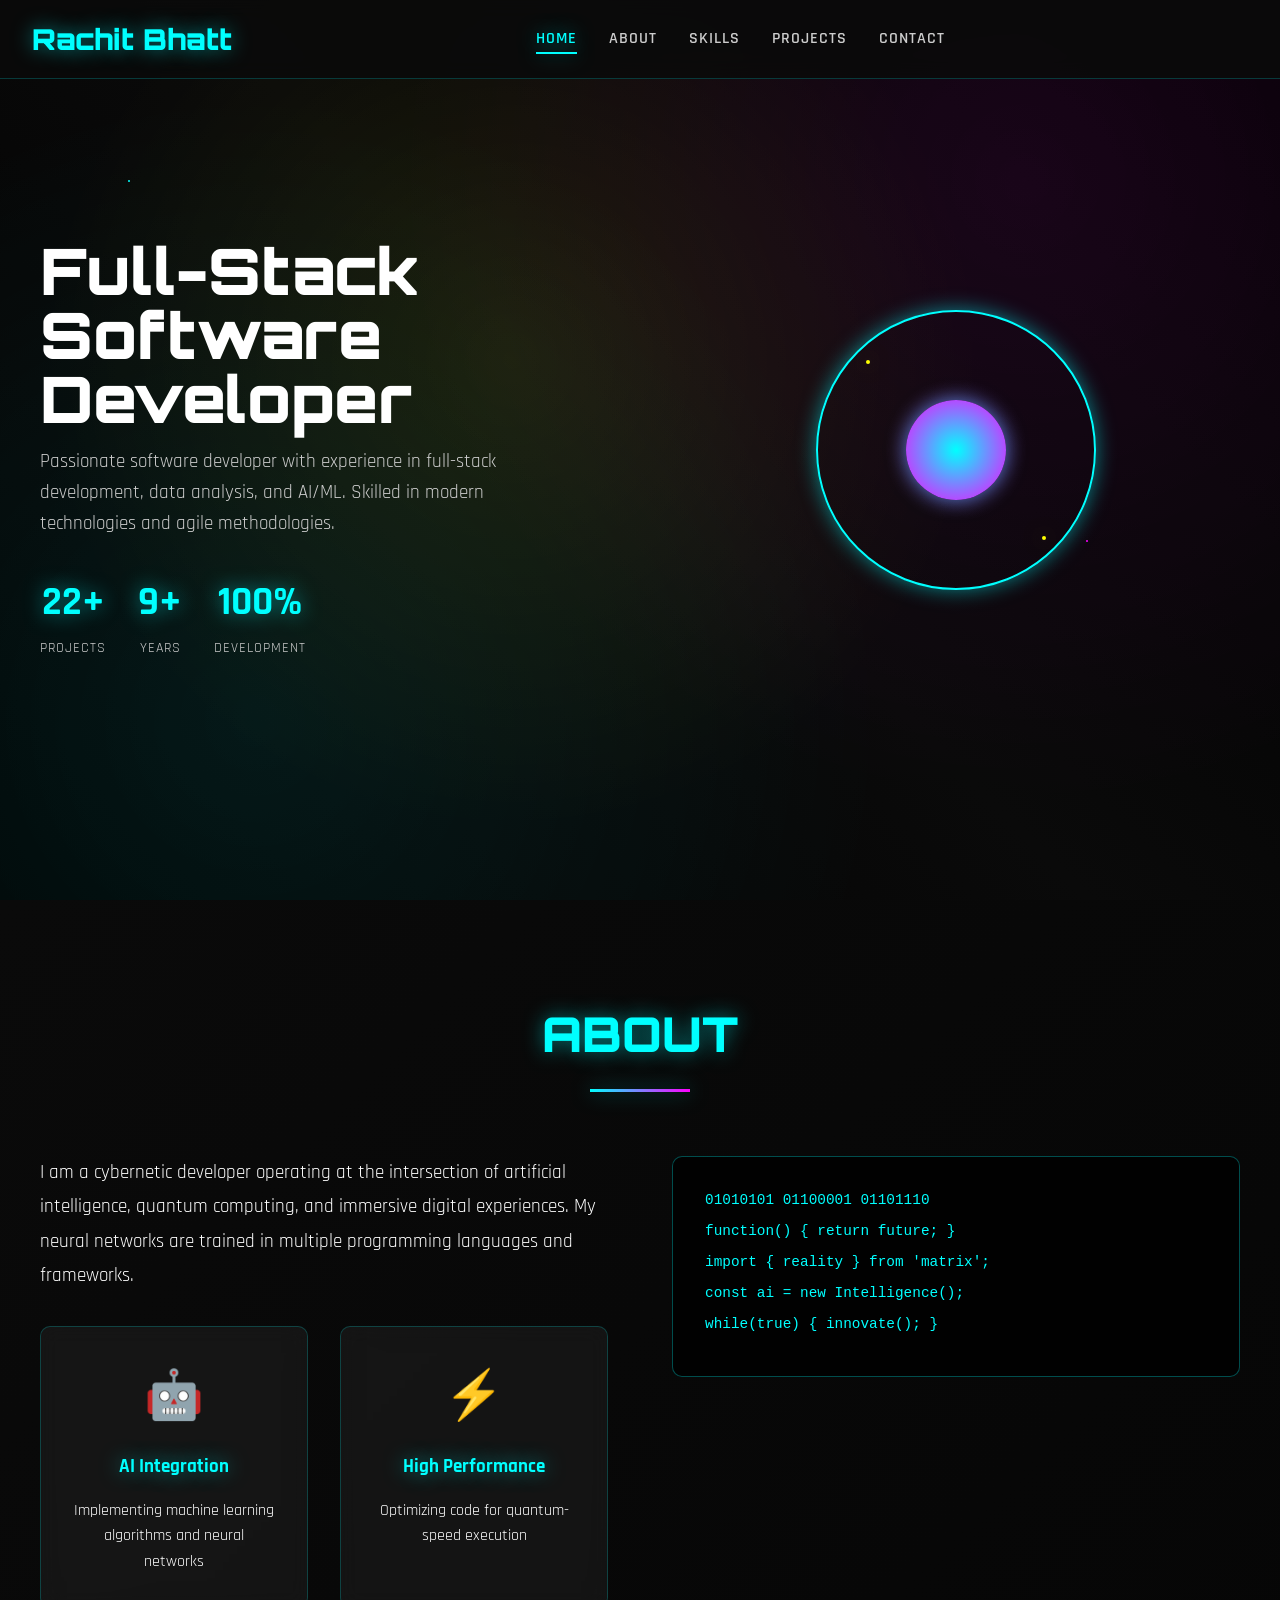
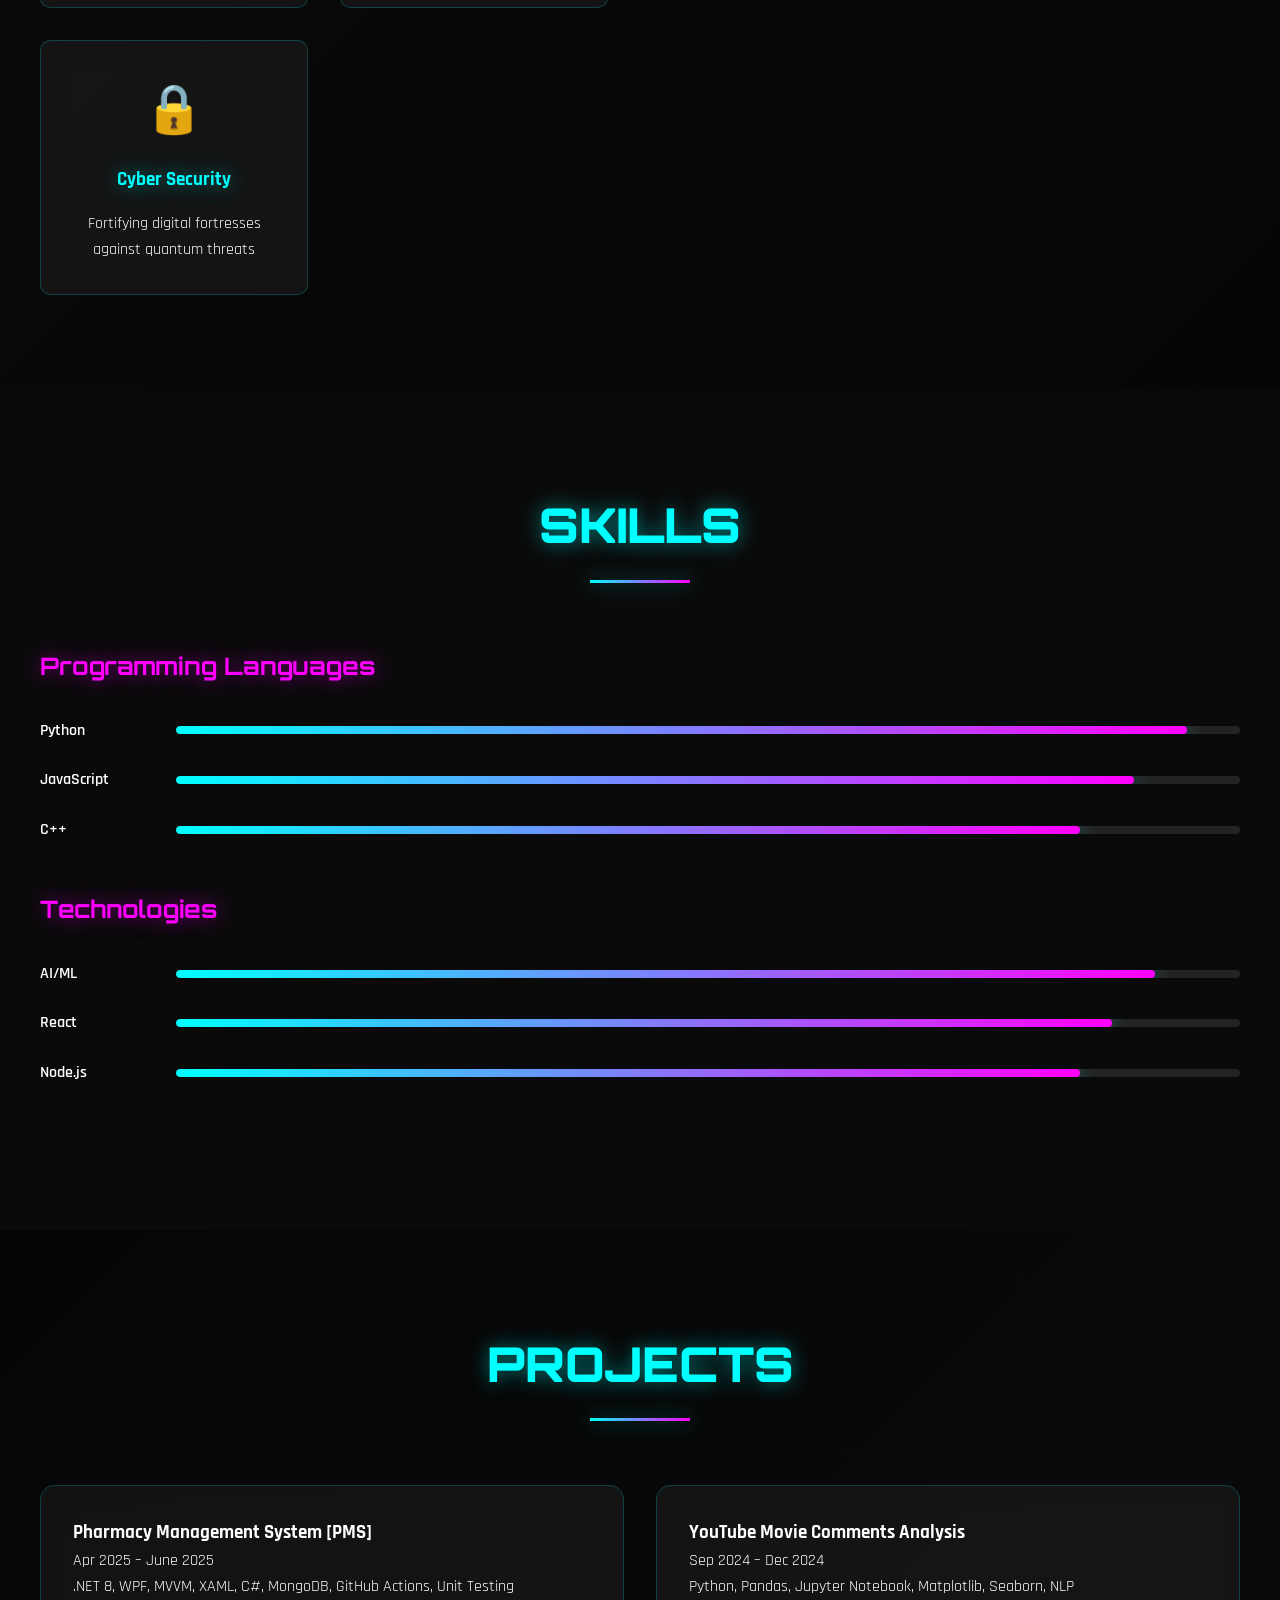
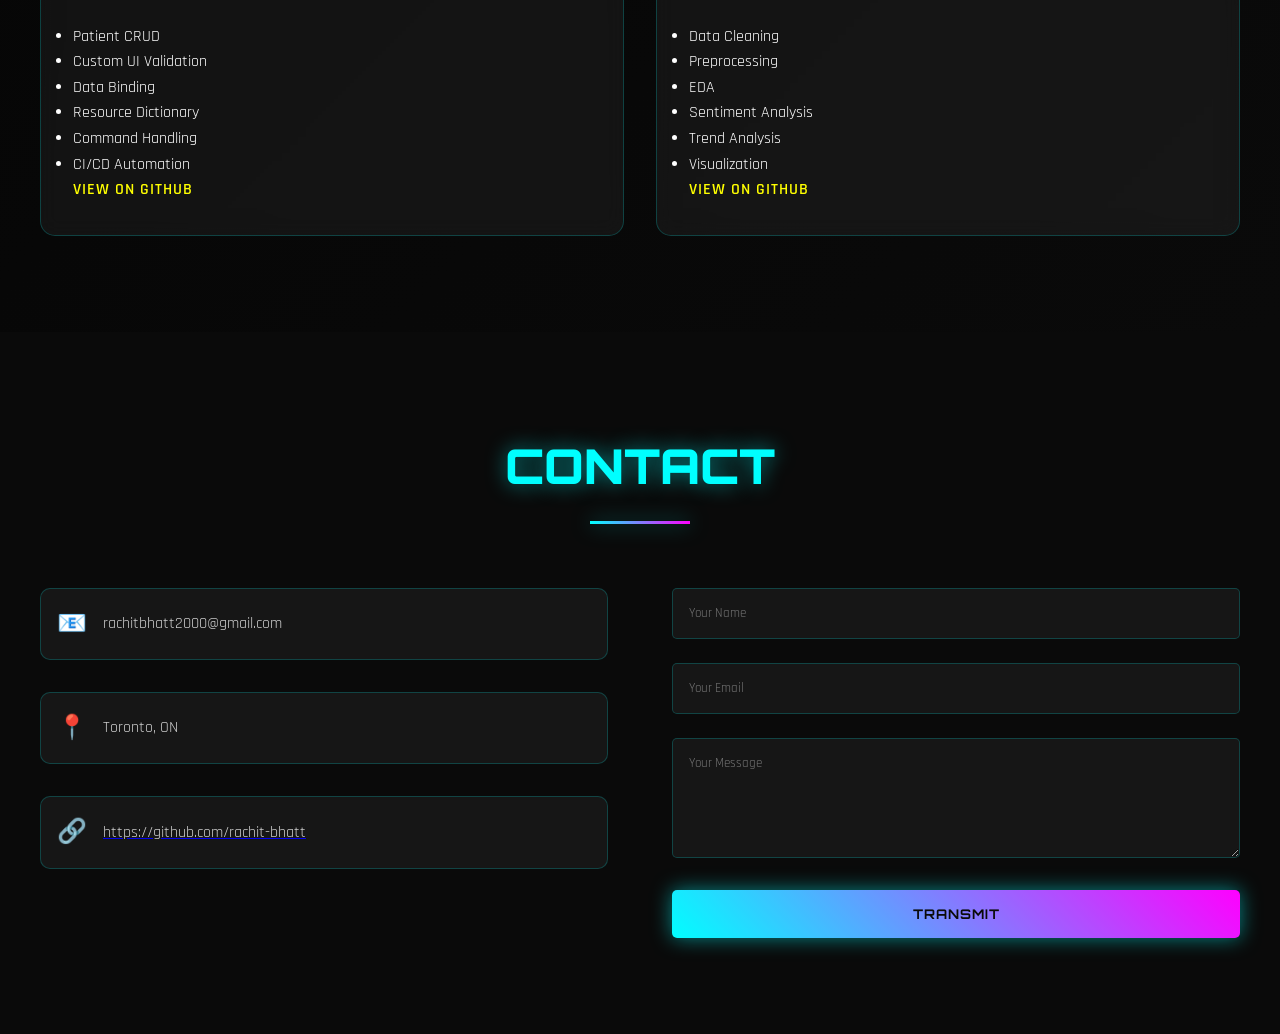
==== commit 45b4f108: "Missing files fixed." ====
--- a/index_backup.html
+++ b/index_backup.html
@@ -1,854 +1,285 @@
 <!DOCTYPE html>
 <html lang="en">
 <head>
-  <meta charset="UTF-8" />
-  <meta name="viewport" content="width=device-width, initial-scale=1.0" />
-  <meta name="description" content="Rachit Bhatt — Software Developer specialising in Python, C#/.NET 8, and AI/ML. Based in Toronto, ON." />
-  <title>Rachit Bhatt · Software Developer</title>
-
-  <link rel="preconnect" href="https://fonts.googleapis.com" />
-  <link rel="preconnect" href="https://fonts.gstatic.com" crossorigin />
-  <link href="https://fonts.googleapis.com/css2?family=Playfair+Display:ital,wght@0,700;0,900;1,400&family=Outfit:wght@300;400;500;600;700&display=swap" rel="stylesheet" />
-
-  <style>
-    /* ─── Reset ──────────────────────────────────────────── */
-    *, *::before, *::after { box-sizing: border-box; margin: 0; padding: 0; }
-    html { scroll-behavior: smooth; }
-
-    /* ─── Design tokens ──────────────────────────────────── */
-    :root {
-      --bg:         #0C0B09;
-      --bg-2:       #141210;
-      --bg-card:    #1C1A16;
-      --bg-card-h:  #231F19;
-      --border:     rgba(255,255,255,0.07);
-      --border-h:   rgba(232,160,32,0.35);
-      --text:       #EFE8DE;
-      --text-2:     #A89880;
-      --text-3:     #605240;
-      --accent:     #E8A020;
-      --accent-dim: rgba(232,160,32,0.10);
-      --accent-glow:rgba(232,160,32,0.20);
-      --teal:       #3B9B8C;
-      --r:          12px;
-      --font-d:     'Playfair Display', Georgia, serif;
-      --font-b:     'Outfit', system-ui, sans-serif;
-      --max:        1120px;
-    }
-
-    body {
-      background: var(--bg);
-      color: var(--text);
-      font-family: var(--font-b);
-      font-size: 16px;
-      line-height: 1.65;
-      -webkit-font-smoothing: antialiased;
-    }
-
-    ::selection { background: var(--accent); color: #0C0B09; }
-
-    /* ─── Nav ────────────────────────────────────────────── */
-    nav {
-      position: fixed; top: 0; left: 0; right: 0; z-index: 200;
-      padding: 22px 48px;
-      display: flex; justify-content: space-between; align-items: center;
-      transition: background .35s, border-color .35s;
-    }
-    nav.scrolled {
-      background: rgba(12,11,9,.88);
-      backdrop-filter: blur(14px);
-      border-bottom: 1px solid var(--border);
-    }
-    .nav-logo {
-      font-family: var(--font-d);
-      font-size: 22px; color: var(--text);
-      text-decoration: none; letter-spacing: -.5px;
-    }
-    .nav-logo span { color: var(--accent); }
-    .nav-links { display: flex; gap: 28px; list-style: none; }
-    .nav-links a {
-      color: var(--text-2); text-decoration: none;
-      font-size: 13px; font-weight: 500;
-      letter-spacing: .8px; text-transform: uppercase;
-      transition: color .2s;
-    }
-    .nav-links a:hover { color: var(--accent); }
-
-    /* mobile hamburger */
-    .hamburger { display: none; flex-direction: column; gap: 5px; cursor: pointer; }
-    .hamburger span {
-      display: block; width: 24px; height: 2px;
-      background: var(--text-2); border-radius: 2px;
-      transition: all .3s;
-    }
-    .mobile-menu {
-      display: none; flex-direction: column; gap: 0;
-      position: fixed; top: 70px; left: 0; right: 0;
-      background: rgba(12,11,9,.96); backdrop-filter: blur(14px);
-      border-bottom: 1px solid var(--border);
-      z-index: 199;
-    }
-    .mobile-menu.open { display: flex; }
-    .mobile-menu a {
-      padding: 16px 48px; color: var(--text-2); text-decoration: none;
-      font-size: 14px; font-weight: 500; border-bottom: 1px solid var(--border);
-      transition: color .2s, background .2s;
-    }
-    .mobile-menu a:hover { color: var(--accent); background: var(--accent-dim); }
-
-    /* ─── Section wrapper ────────────────────────────────── */
-    section { padding: 100px 48px; }
-    .inner { max-width: var(--max); margin: 0 auto; }
-
-    /* ─── Section headings ───────────────────────────────── */
-    .sec-label {
-      font-size: 12px; font-weight: 600; letter-spacing: 2px;
-      text-transform: uppercase; color: var(--accent);
-      margin-bottom: 10px;
-    }
-    .sec-title {
-      font-family: var(--font-d);
-      font-size: clamp(32px, 4vw, 48px);
-      font-weight: 700; line-height: 1.1;
-      letter-spacing: -1px; margin-bottom: 56px;
-    }
-
-    /* ─── Scroll reveal ──────────────────────────────────── */
-    .reveal {
-      opacity: 0; transform: translateY(28px);
-      transition: opacity .65s ease, transform .65s ease;
-    }
-    .reveal.visible { opacity: 1; transform: none; }
-
-    /* ─────────────────────────────────────────────────────
-       HERO
-    ──────────────────────────────────────────────────────── */
-    #hero {
-      min-height: 100vh;
-      display: flex; align-items: center; justify-content: center;
-      padding: 120px 48px 80px; position: relative; overflow: hidden;
-    }
-    #hero::before {               /* dot grid */
-      content: '';
-      position: absolute; inset: 0; pointer-events: none;
-      background-image: radial-gradient(circle, rgba(255,255,255,.05) 1px, transparent 1px);
-      background-size: 36px 36px;
-    }
-    #hero::after {                /* amber glow */
-      content: '';
-      position: absolute; top: 35%; left: 50%;
-      transform: translate(-50%, -50%);
-      width: 700px; height: 700px;
-      background: radial-gradient(ellipse, rgba(232,160,32,.07) 0%, transparent 70%);
-      pointer-events: none;
-    }
-
-    .hero-inner {
-      text-align: center; position: relative; z-index: 1;
-      max-width: 900px;
-    }
-
-    .hero-badge {
-      display: inline-flex; align-items: center; gap: 8px;
-      background: var(--accent-dim);
-      color: var(--accent);
-      border: 1px solid rgba(232,160,32,.25);
-      padding: 7px 18px; border-radius: 100px;
-      font-size: 12px; font-weight: 600; letter-spacing: 1.2px;
-      text-transform: uppercase; margin-bottom: 32px;
-      opacity: 0; animation: fadeUp .6s ease .1s forwards;
-    }
-    .hero-badge::before {
-      content: ''; width: 7px; height: 7px; border-radius: 50%;
-      background: var(--accent);
-      animation: pulse 2s ease-in-out infinite;
-    }
-
-    .hero-name {
-      font-family: var(--font-d);
-      font-size: clamp(56px, 11vw, 108px);
-      font-weight: 900; line-height: .95;
-      letter-spacing: -3px; color: var(--text);
-      margin-bottom: 22px;
-      opacity: 0; animation: fadeUp .7s ease .3s forwards;
-    }
-    .hero-name em { color: var(--accent); font-style: italic; }
-
-    .hero-role {
-      font-size: 18px; color: var(--text-2); font-weight: 300;
-      letter-spacing: .3px; margin-bottom: 28px;
-      opacity: 0; animation: fadeUp .7s ease .48s forwards;
-    }
-
-    .hero-tags {
-      display: flex; gap: 9px; justify-content: center;
-      flex-wrap: wrap; margin-bottom: 52px;
-      opacity: 0; animation: fadeUp .7s ease .62s forwards;
-    }
-    .hero-tag {
-      background: var(--bg-card);
-      border: 1px solid var(--border);
-      color: var(--text-2);
-      padding: 5px 15px; border-radius: 7px;
-      font-size: 13px; font-family: 'Courier New', monospace;
-      transition: border-color .2s, color .2s;
-    }
-    .hero-tag:hover { border-color: var(--accent); color: var(--accent); }
-
-    .hero-ctas {
-      display: flex; gap: 14px; justify-content: center; flex-wrap: wrap;
-      opacity: 0; animation: fadeUp .7s ease .76s forwards;
-    }
-
-    /* stats row */
-    .hero-stats {
-      display: flex; gap: 40px; justify-content: center;
-      margin-top: 72px;
-      opacity: 0; animation: fadeUp .7s ease .9s forwards;
-    }
-    .stat { text-align: center; }
-    .stat-n {
-      font-family: var(--font-d);
-      font-size: 36px; font-weight: 700; color: var(--text);
-      line-height: 1;
-    }
-    .stat-l { font-size: 12px; color: var(--text-3); letter-spacing: .5px; margin-top: 4px; }
-
-    /* ─── Buttons ─────────────────────────────────────────── */
-    .btn {
-      display: inline-block; text-decoration: none;
-      padding: 13px 28px; border-radius: var(--r);
-      font-family: var(--font-b); font-size: 15px; font-weight: 600;
-      transition: transform .2s, box-shadow .2s;
-      cursor: pointer; border: none;
-    }
-    .btn:hover { transform: translateY(-2px); }
-    .btn-amber {
-      background: var(--accent); color: #0C0B09;
-    }
-    .btn-amber:hover { box-shadow: 0 8px 28px var(--accent-glow); }
-    .btn-ghost {
-      background: transparent; color: var(--text);
-      border: 1px solid var(--border);
-    }
-    .btn-ghost:hover { border-color: var(--accent); color: var(--accent); }
-
-    /* ─────────────────────────────────────────────────────
-       ABOUT
-    ──────────────────────────────────────────────────────── */
-    #about { background: var(--bg-2); }
-    .about-grid {
-      display: grid; grid-template-columns: 1fr 1.4fr;
-      gap: 72px; align-items: center;
-    }
-    .about-img-wrap {
-      aspect-ratio: 3/4; border-radius: var(--r);
-      overflow: hidden; position: relative;
-      border: 1px solid var(--border);
-    }
-    .about-img-placeholder {
-      width: 100%; height: 100%;
-      background: var(--bg-card);
-      display: flex; flex-direction: column;
-      align-items: center; justify-content: center;
-      gap: 14px;
-    }
-    .about-monogram {
-      font-family: var(--font-d);
-      font-size: 72px; font-weight: 700; color: var(--accent); opacity: .5;
-    }
-    .about-img-note {
-      font-size: 12px; color: var(--text-3); letter-spacing: .5px;
-    }
-    .about-text p {
-      color: var(--text-2); font-size: 17px; line-height: 1.75;
-      margin-bottom: 20px;
-    }
-    .about-text p strong { color: var(--text); font-weight: 600; }
-    .about-links { display: flex; gap: 12px; margin-top: 32px; flex-wrap: wrap; }
-    .about-link {
-      display: inline-flex; align-items: center; gap: 7px;
-      color: var(--text-2); text-decoration: none;
-      font-size: 14px; font-weight: 500;
-      border-bottom: 1px solid var(--border);
-      padding-bottom: 3px;
-      transition: color .2s, border-color .2s;
-    }
-    .about-link:hover { color: var(--accent); border-color: var(--accent); }
-
-    /* ─────────────────────────────────────────────────────
-       SKILLS
-    ──────────────────────────────────────────────────────── */
-    #skills { background: var(--bg); }
-    .skills-grid {
-      display: grid; grid-template-columns: repeat(auto-fill, minmax(260px, 1fr));
-      gap: 20px;
-    }
-    .skill-card {
-      background: var(--bg-card);
-      border: 1px solid var(--border); border-radius: var(--r);
-      padding: 28px 24px;
-      transition: border-color .25s, transform .25s;
-    }
-    .skill-card:hover {
-      border-color: var(--border-h); transform: translateY(-4px);
-    }
-    .skill-card-icon { font-size: 26px; margin-bottom: 14px; }
-    .skill-card-title {
-      font-weight: 600; font-size: 14px; letter-spacing: .5px;
-      text-transform: uppercase; color: var(--text-3);
-      margin-bottom: 16px;
-    }
-    .skill-tags { display: flex; flex-wrap: wrap; gap: 8px; }
-    .sk {
-      background: var(--bg-2);
-      border: 1px solid var(--border);
-      color: var(--text-2);
-      padding: 4px 12px; border-radius: 6px; font-size: 13px;
-    }
-    .sk.hot { border-color: rgba(232,160,32,.3); color: var(--accent); }
-
-    /* ─────────────────────────────────────────────────────
-       PROJECTS
-    ──────────────────────────────────────────────────────── */
-    #projects { background: var(--bg-2); }
-    .projects-grid {
-      display: grid;
-      grid-template-columns: repeat(auto-fill, minmax(500px, 1fr));
-      gap: 24px;
-    }
-    .project-card {
-      background: var(--bg-card);
-      border: 1px solid var(--border); border-radius: var(--r);
-      padding: 32px 28px 24px; display: flex; flex-direction: column;
-      transition: border-color .25s, transform .25s, box-shadow .25s;
-      position: relative; overflow: hidden;
-    }
-    .project-card::before {
-      content: ''; position: absolute; top: 0; left: 0; right: 0; height: 3px;
-      background: var(--accent); opacity: 0;
-      transition: opacity .25s;
-    }
-    .project-card:hover {
-      border-color: var(--border-h); transform: translateY(-5px);
-      box-shadow: 0 16px 40px rgba(0,0,0,.35);
-    }
-    .project-card:hover::before { opacity: 1; }
-
-    .project-card.featured { grid-column: 1 / -1; }
-
-    .project-header { display: flex; align-items: flex-start; justify-content: space-between; margin-bottom: 14px; gap: 16px; }
-    .project-icon { font-size: 30px; }
-    .project-links { display: flex; gap: 10px; flex-shrink: 0; }
-    .project-link {
-      display: inline-flex; align-items: center; gap: 5px;
-      color: var(--text-3); text-decoration: none; font-size: 13px;
-      border: 1px solid var(--border); padding: 5px 12px; border-radius: 6px;
-      transition: color .2s, border-color .2s;
-    }
-    .project-link:hover { color: var(--accent); border-color: var(--accent); }
-
-    .project-title {
-      font-family: var(--font-d);
-      font-size: 24px; font-weight: 700; letter-spacing: -.5px;
-      margin-bottom: 10px;
-    }
-    .project-desc { color: var(--text-2); font-size: 15px; line-height: 1.7; flex: 1; margin-bottom: 20px; }
-    .project-stack { display: flex; flex-wrap: wrap; gap: 7px; }
-    .ps {
-      background: var(--bg-2); border: 1px solid var(--border);
-      color: var(--text-3); padding: 3px 11px; border-radius: 5px; font-size: 12px;
-    }
-
-    /* ─────────────────────────────────────────────────────
-       EXPERIENCE
-    ──────────────────────────────────────────────────────── */
-    #experience { background: var(--bg); }
-    .timeline { position: relative; padding-left: 32px; }
-    .timeline::before {
-      content: ''; position: absolute; left: 0; top: 8px; bottom: 8px;
-      width: 1px; background: var(--border);
-    }
-    .tl-item { position: relative; margin-bottom: 52px; }
-    .tl-item:last-child { margin-bottom: 0; }
-    .tl-dot {
-      position: absolute; left: -38px; top: 5px;
-      width: 13px; height: 13px; border-radius: 50%;
-      border: 2px solid var(--accent); background: var(--bg);
-    }
-    .tl-dates {
-      font-size: 12px; font-weight: 600; letter-spacing: 1px;
-      text-transform: uppercase; color: var(--accent); margin-bottom: 8px;
-    }
-    .tl-role {
-      font-family: var(--font-d);
-      font-size: 24px; font-weight: 700; letter-spacing: -.5px; margin-bottom: 4px;
-    }
-    .tl-company {
-      font-size: 15px; color: var(--text-2); margin-bottom: 18px;
-    }
-    .tl-bullets { list-style: none; }
-    .tl-bullets li {
-      position: relative; padding-left: 22px;
-      color: var(--text-2); font-size: 15px; margin-bottom: 9px;
-    }
-    .tl-bullets li::before {
-      content: '→'; position: absolute; left: 0; color: var(--accent); font-size: 13px;
-    }
-
-    /* ─────────────────────────────────────────────────────
-       EDUCATION
-    ──────────────────────────────────────────────────────── */
-    #education { background: var(--bg-2); }
-    .edu-grid { display: flex; flex-direction: column; gap: 20px; }
-    .edu-card {
-      background: var(--bg-card);
-      border: 1px solid var(--border); border-radius: var(--r);
-      padding: 26px 28px;
-      display: flex; justify-content: space-between; align-items: center; gap: 20px;
-      transition: border-color .25s;
-    }
-    .edu-card:hover { border-color: var(--border-h); }
-    .edu-degree { font-weight: 600; font-size: 16px; margin-bottom: 5px; }
-    .edu-school { color: var(--text-2); font-size: 14px; }
-    .edu-dates {
-      font-size: 13px; color: var(--text-3); font-weight: 500;
-      text-align: right; flex-shrink: 0;
-      white-space: nowrap;
-    }
-
-    /* ─────────────────────────────────────────────────────
-       CONTACT
-    ──────────────────────────────────────────────────────── */
-    #contact { background: var(--bg); }
-    .contact-inner {
-      max-width: 680px; margin: 0 auto; text-align: center;
-    }
-    .contact-sub {
-      font-size: 18px; color: var(--text-2); margin-bottom: 48px; line-height: 1.7;
-    }
-    .contact-links {
-      display: flex; gap: 16px; justify-content: center; flex-wrap: wrap;
-      margin-bottom: 52px;
-    }
-    .contact-link {
-      display: inline-flex; align-items: center; gap: 9px;
-      background: var(--bg-card); border: 1px solid var(--border);
-      color: var(--text-2); text-decoration: none;
-      padding: 14px 24px; border-radius: var(--r); font-size: 15px;
-      transition: border-color .2s, color .2s, transform .2s;
-    }
-    .contact-link:hover {
-      border-color: var(--accent); color: var(--accent);
-      transform: translateY(-3px);
-    }
-    .contact-email {
-      font-family: var(--font-d);
-      font-size: clamp(24px, 4vw, 38px);
-      font-weight: 700; letter-spacing: -.5px;
-      color: var(--text); text-decoration: none;
-      border-bottom: 2px solid var(--accent);
-      padding-bottom: 4px;
-      transition: color .2s;
-    }
-    .contact-email:hover { color: var(--accent); }
-
-    /* ─────────────────────────────────────────────────────
-       FOOTER
-    ──────────────────────────────────────────────────────── */
-    footer {
-      background: var(--bg);
-      border-top: 1px solid var(--border);
-      padding: 28px 48px;
-      display: flex; justify-content: space-between; align-items: center;
-      flex-wrap: wrap; gap: 12px;
-    }
-    footer p { font-size: 13px; color: var(--text-3); }
-    footer span { color: var(--accent); }
-
-    /* ─── Animations ──────────────────────────────────────── */
-    @keyframes fadeUp {
-      from { opacity: 0; transform: translateY(24px); }
-      to   { opacity: 1; transform: translateY(0); }
-    }
-    @keyframes pulse {
-      0%, 100% { opacity: 1; }
-      50%       { opacity: .4; }
-    }
-
-    /* ─── Responsive ─────────────────────────────────────── */
-    @media (max-width: 860px) {
-      section { padding: 80px 24px; }
-      nav { padding: 18px 24px; }
-      footer { padding: 24px; }
-      .nav-links { display: none; }
-      .hamburger { display: flex; }
-      .about-grid { grid-template-columns: 1fr; gap: 40px; }
-      .about-img-wrap { max-width: 280px; margin: 0 auto; }
-      .projects-grid { grid-template-columns: 1fr; }
-      .project-card.featured { grid-column: 1; }
-      .hero-stats { gap: 24px; }
-      .edu-card { flex-direction: column; align-items: flex-start; }
-      .edu-dates { text-align: left; }
-    }
-    @media (max-width: 480px) {
-      #hero { padding: 100px 24px 60px; }
-      .hero-stats { flex-wrap: wrap; gap: 20px; }
-      .stat { min-width: 100px; }
-    }
-  </style>
+    <meta charset="UTF-8">
+    <meta name="viewport" content="width=device-width, initial-scale=1.0">
+    <title>Rachit Bhatt - Portfolio</title>
+    <link rel="stylesheet" href="styles.css">
+    <link href="https://fonts.googleapis.com/css2?family=Orbitron:wght@400;700;900&family=Rajdhani:wght@300;400;600;700&display=swap" rel="stylesheet">
 </head>
 <body>
-
-<!-- ─── Navigation ──────────────────────────────────── -->
-<nav id="navbar">
-  <a href="#hero" class="nav-logo">Rachit<span>.</span></a>
-  <ul class="nav-links">
-    <li><a href="#about">About</a></li>
-    <li><a href="#skills">Skills</a></li>
-    <li><a href="#projects">Projects</a></li>
-    <li><a href="#experience">Experience</a></li>
-    <li><a href="#contact">Contact</a></li>
-  </ul>
-  <div class="hamburger" id="hamburger" onclick="toggleMenu()">
-    <span></span><span></span><span></span>
-  </div>
-</nav>
-<nav class="mobile-menu" id="mobileMenu">
-  <a href="#about"      onclick="closeMenu()">About</a>
-  <a href="#skills"     onclick="closeMenu()">Skills</a>
-  <a href="#projects"   onclick="closeMenu()">Projects</a>
-  <a href="#experience" onclick="closeMenu()">Experience</a>
-  <a href="#contact"    onclick="closeMenu()">Contact</a>
-</nav>
-
-<!-- ─── Hero ─────────────────────────────────────────── -->
-<section id="hero">
-  <div class="hero-inner">
-    <span class="hero-badge">📍 Toronto, ON &nbsp;·&nbsp; Open to Work</span>
-
-    <h1 class="hero-name">Rachit<br><em>Bhatt</em></h1>
-
-    <p class="hero-role">Software Developer &nbsp;·&nbsp; Python &nbsp;·&nbsp; C#/.NET &nbsp;·&nbsp; AI &amp; ML</p>
-
-    <div class="hero-tags">
-      <span class="hero-tag">Python</span>
-      <span class="hero-tag">C# / .NET 8</span>
-      <span class="hero-tag">WPF / MVVM</span>
-      <span class="hero-tag">MongoDB</span>
-      <span class="hero-tag">NLP</span>
-      <span class="hero-tag">GitHub Actions</span>
-    </div>
-
-    <div class="hero-ctas">
-      <a href="#projects" class="btn btn-amber">View My Work ↓</a>
-      <a href="https://github.com/rachit-bhatt" target="_blank" rel="noopener" class="btn btn-ghost">GitHub ↗</a>
-      <a href="https://www.linkedin.com/in/rachit-bhatt" target="_blank" rel="noopener" class="btn btn-ghost">LinkedIn ↗</a>
-    </div>
-
-    <div class="hero-stats">
-      <div class="stat"><div class="stat-n">2+</div><div class="stat-l">Years Experience</div></div>
-      <div class="stat"><div class="stat-n">10+</div><div class="stat-l">Projects Built</div></div>
-      <div class="stat"><div class="stat-n">5</div><div class="stat-l">Languages</div></div>
-      <div class="stat"><div class="stat-n">PG</div><div class="stat-l">AI & ML Cert.</div></div>
-    </div>
-  </div>
-</section>
-
-<!-- ─── About ────────────────────────────────────────── -->
-<section id="about">
-  <div class="inner">
-    <div class="about-grid">
-      <div class="about-img-wrap reveal">
-        <div class="about-img-placeholder">
-          <div class="about-monogram">RB</div>
-          <div class="about-img-note">Replace with your photo</div>
-        </div>
-      </div>
-      <div class="about-text reveal">
-        <p class="sec-label">About Me</p>
-        <h2 class="sec-title" style="margin-bottom: 24px;">Building software<br>that <em style="color:var(--accent); font-family:var(--font-d);">actually works</em></h2>
-        <p>I'm a <strong>software developer based in Toronto</strong> with 2+ years of professional experience building enterprise desktop applications, REST APIs, and data pipelines. My core stack is <strong>Python and C#/.NET 8</strong> on the backend, <strong>WPF/MVVM</strong> for desktop UIs, and <strong>MongoDB</strong> for data persistence.</p>
-        <p>I recently completed a <strong>Postgraduate Certificate in AI & Machine Learning</strong> at Lambton College (2025), which expanded my work into NLP, sentiment analysis, and data visualisation using Python's scientific stack. I hold a B.E. in Computer Engineering from Gujarat Technological University.</p>
-        <p>I'm actively looking for <strong>junior to mid-level software developer roles</strong> in the Greater Toronto Area — ideally in Python, C#/.NET, or data-adjacent development.</p>
-        <div class="about-links">
-          <a href="mailto:rachitbhatt2000@gmail.com" class="about-link">📧 rachitbhatt2000@gmail.com</a>
-          <a href="https://www.linkedin.com/in/rachit-bhatt" target="_blank" rel="noopener" class="about-link">LinkedIn ↗</a>
-          <a href="https://github.com/rachit-bhatt" target="_blank" rel="noopener" class="about-link">GitHub ↗</a>
-        </div>
-      </div>
-    </div>
-  </div>
-</section>
-
-<!-- ─── Skills ───────────────────────────────────────── -->
-<section id="skills">
-  <div class="inner">
-    <p class="sec-label reveal">What I Work With</p>
-    <h2 class="sec-title reveal">Technical Skills</h2>
-    <div class="skills-grid">
-      <div class="skill-card reveal">
-        <div class="skill-card-icon">🐍</div>
-        <div class="skill-card-title">Languages</div>
-        <div class="skill-tags">
-          <span class="sk hot">Python</span>
-          <span class="sk hot">C#</span>
-          <span class="sk">JavaScript</span>
-          <span class="sk">SQL</span>
-          <span class="sk">Java</span>
-          <span class="sk">XAML</span>
-        </div>
-      </div>
-      <div class="skill-card reveal">
-        <div class="skill-card-icon">🏗️</div>
-        <div class="skill-card-title">Frameworks</div>
-        <div class="skill-tags">
-          <span class="sk hot">.NET 8</span>
-          <span class="sk hot">WPF / MVVM</span>
-          <span class="sk">Node.js (MVC)</span>
-          <span class="sk">Bootstrap</span>
-          <span class="sk">JSP</span>
-        </div>
-      </div>
-      <div class="skill-card reveal">
-        <div class="skill-card-icon">🤖</div>
-        <div class="skill-card-title">Data & AI / ML</div>
-        <div class="skill-tags">
-          <span class="sk hot">NLP</span>
-          <span class="sk hot">Pandas</span>
-          <span class="sk">Matplotlib</span>
-          <span class="sk">Seaborn</span>
-          <span class="sk">Jupyter</span>
-          <span class="sk">Scikit-learn</span>
-        </div>
-      </div>
-      <div class="skill-card reveal">
-        <div class="skill-card-icon">🗄️</div>
-        <div class="skill-card-title">Databases</div>
-        <div class="skill-tags">
-          <span class="sk hot">MongoDB</span>
-          <span class="sk">SQL Server</span>
-        </div>
-      </div>
-      <div class="skill-card reveal">
-        <div class="skill-card-icon">⚙️</div>
-        <div class="skill-card-title">Tools & DevOps</div>
-        <div class="skill-tags">
-          <span class="sk hot">Git</span>
-          <span class="sk hot">GitHub Actions</span>
-          <span class="sk">VS Code</span>
-          <span class="sk">Visual Studio</span>
-          <span class="sk">Postman</span>
-          <span class="sk">GitHub Copilot</span>
-        </div>
-      </div>
-      <div class="skill-card reveal">
-        <div class="skill-card-icon">📐</div>
-        <div class="skill-card-title">Methodologies</div>
-        <div class="skill-tags">
-          <span class="sk hot">Agile / Scrum</span>
-          <span class="sk">CI/CD</span>
-          <span class="sk">OOP</span>
-          <span class="sk">SOLID Principles</span>
-          <span class="sk">Unit Testing</span>
-          <span class="sk">REST API</span>
-        </div>
-      </div>
-    </div>
-  </div>
-</section>
-
-<!-- ─── Projects ─────────────────────────────────────── -->
-<section id="projects">
-  <div class="inner">
-    <p class="sec-label reveal">What I've Built</p>
-    <h2 class="sec-title reveal">Projects</h2>
-    <div class="projects-grid">
-
-      <!-- Featured -->
-      <div class="project-card featured reveal">
-        <div class="project-header">
-          <div class="project-icon">💊</div>
-          <div class="project-links">
-            <a href="https://github.com/rachit-bhatt/Pharmacy-Management-System" target="_blank" rel="noopener" class="project-link">GitHub ↗</a>
-          </div>
-        </div>
-        <h3 class="project-title">Pharmacy Management System</h3>
-        <p class="project-desc">A full-featured pharmacy management desktop application built with C# and WPF (MVVM architecture). Features patient CRUD operations, custom UI validation, data binding with resource dictionary management, and an automated CI/CD pipeline via GitHub Actions. The project demonstrates production-quality .NET desktop development with a comprehensive unit testing framework.</p>
-        <div class="project-stack">
-          <span class="ps">.NET 8</span><span class="ps">C#</span><span class="ps">WPF</span><span class="ps">MVVM</span><span class="ps">MongoDB</span><span class="ps">GitHub Actions</span><span class="ps">Unit Testing</span>
-        </div>
-      </div>
-
-      <!-- Project 2 -->
-      <div class="project-card reveal">
-        <div class="project-header">
-          <div class="project-icon">🎬</div>
-          <div class="project-links">
-            <a href="https://github.com/rachit-bhatt/SocialMedia-Analytics---Assignment" target="_blank" rel="noopener" class="project-link">GitHub ↗</a>
-          </div>
-        </div>
-        <h3 class="project-title">Movie Comments Sentiment Analysis</h3>
-        <p class="project-desc">An end-to-end NLP pipeline for sentiment analysis and trend detection across 10,000+ YouTube movie comments. Applies VADER scoring, tokenization, EDA, and produces heatmaps and time-series charts to reveal engagement patterns by genre and release period.</p>
-        <div class="project-stack">
-          <span class="ps">Python</span><span class="ps">Pandas</span><span class="ps">NLP</span><span class="ps">VADER</span><span class="ps">Matplotlib</span><span class="ps">Seaborn</span><span class="ps">Jupyter</span>
-        </div>
-      </div>
-
-      <!-- Project 3 -->
-      <div class="project-card reveal">
-        <div class="project-header">
-          <div class="project-icon">📽️</div>
-          <div class="project-links">
-            <a href="https://github.com/rachit-bhatt/ScriptSift" target="_blank" rel="noopener" class="project-link">GitHub ↗</a>
-          </div>
-        </div>
-        <h3 class="project-title">ScriptSift — NLP Film Analysis</h3>
-        <p class="project-desc">An NLP project that analyses movie scripts for sentiment patterns and genre classification. Applies natural language processing techniques to uncover narrative structures, emotional arcs, and dialogue characteristics across different film genres.</p>
-        <div class="project-stack">
-          <span class="ps">Python</span><span class="ps">NLP</span><span class="ps">Scikit-learn</span><span class="ps">Jupyter</span><span class="ps">Matplotlib</span>
-        </div>
-      </div>
-
-      <!-- Project 4 -->
-      <div class="project-card reveal">
-        <div class="project-header">
-          <div class="project-icon">🧠</div>
-          <div class="project-links">
-            <a href="https://github.com/rachit-bhatt/AI-Graduation" target="_blank" rel="noopener" class="project-link">GitHub ↗</a>
-          </div>
-        </div>
-        <h3 class="project-title">AI & ML Projects — Lambton College</h3>
-        <p class="project-desc">A curated collection of AI and machine learning projects from my postgraduate studies: classification models, regression pipelines, clustering, and deep learning experiments. Each notebook includes full documentation of data preprocessing, model selection, training, and evaluation.</p>
-        <div class="project-stack">
-          <span class="ps">Python</span><span class="ps">Scikit-learn</span><span class="ps">TensorFlow</span><span class="ps">Pandas</span><span class="ps">Jupyter</span>
-        </div>
-      </div>
-
-    </div>
-  </div>
-</section>
-
-<!-- ─── Experience ───────────────────────────────────── -->
-<section id="experience">
-  <div class="inner">
-    <p class="sec-label reveal">Work History</p>
-    <h2 class="sec-title reveal">Experience</h2>
-    <div class="timeline">
-
-      <div class="tl-item reveal">
-        <div class="tl-dot"></div>
-        <div class="tl-dates">Jan 2025 – Apr 2025</div>
-        <div class="tl-role">Software Engineer Intern</div>
-        <div class="tl-company">Infoya Inc. &nbsp;·&nbsp; Oakville, ON</div>
-        <ul class="tl-bullets">
-          <li>Developed and maintained Python and SQL-based data pipelines supporting cross-functional business reporting workflows.</li>
-          <li>Collaborated with stakeholders to translate requirements into scalable, maintainable software solutions.</li>
-          <li>Authored comprehensive system integration documentation, improving team onboarding efficiency.</li>
+    <!-- Animated Background -->
+    <div class="matrix-bg"></div>
+    <div class="particles"></div>
+
+    <!-- Navigation -->
+    <nav class="nav-container">
+        <div class="nav-brand">
+            <span id="name" class="brand-text"></span>
+            <span class="brand-glow"></span>
+        </div>
+        <ul class="nav-links">
+            <li><a href="#home" class="nav-link active">HOME</a></li>
+            <li><a href="#about" class="nav-link">ABOUT</a></li>
+            <li><a href="#skills" class="nav-link">SKILLS</a></li>
+            <li><a href="#projects" class="nav-link">PROJECTS</a></li>
+            <li><a href="#contact" class="nav-link">CONTACT</a></li>
         </ul>
-      </div>
-
-      <div class="tl-item reveal">
-        <div class="tl-dot"></div>
-        <div class="tl-dates">Jun 2022 – May 2023</div>
-        <div class="tl-role">Junior Software Developer</div>
-        <div class="tl-company">Kevision Systems</div>
-        <ul class="tl-bullets">
-          <li>Led end-to-end development of pharmaceutical desktop applications using C#, WPF (MVVM), and MongoDB, deployed to multiple pharmacy clients.</li>
-          <li>Built RESTful APIs and web applications using Node.js MVC framework, streamlining client-facing data exchange.</li>
-          <li>Optimised application performance via multithreading, improving responsiveness on data-intensive workflows.</li>
-          <li>Managed CI/CD pipelines and version control using Git and Gitea, reducing release cycle time across a team of 5+.</li>
-          <li>Mentored 2 junior developers through code reviews and pair programming.</li>
-        </ul>
-      </div>
-
-    </div>
-  </div>
-</section>
-
-<!-- ─── Education ────────────────────────────────────── -->
-<section id="education">
-  <div class="inner">
-    <p class="sec-label reveal">Academic Background</p>
-    <h2 class="sec-title reveal">Education</h2>
-    <div class="edu-grid">
-      <div class="edu-card reveal">
-        <div>
-          <div class="edu-degree">Postgraduate Certificate — Artificial Intelligence &amp; Machine Learning</div>
-          <div class="edu-school">Lambton College &nbsp;·&nbsp; Toronto, ON</div>
-        </div>
-        <div class="edu-dates">Sep 2023 – Apr 2025</div>
-      </div>
-      <div class="edu-card reveal">
-        <div>
-          <div class="edu-degree">B.E. — Computer Engineering</div>
-          <div class="edu-school">Gujarat Technological University</div>
-        </div>
-        <div class="edu-dates">Aug 2019 – May 2022</div>
-      </div>
-      <div class="edu-card reveal">
-        <div>
-          <div class="edu-degree">Diploma — Computer Engineering</div>
-          <div class="edu-school">Gujarat Technological University</div>
-        </div>
-        <div class="edu-dates">Aug 2016 – May 2019</div>
-      </div>
-    </div>
-  </div>
-</section>
-
-<!-- ─── Contact ──────────────────────────────────────── -->
-<section id="contact">
-  <div class="inner">
-    <div class="contact-inner">
-      <p class="sec-label reveal">Get In Touch</p>
-      <h2 class="sec-title reveal" style="margin-bottom: 20px;">Let's work<br><em style="color:var(--accent); font-family:var(--font-d);">together</em></h2>
-      <p class="contact-sub reveal">I'm actively looking for software developer roles in Toronto (or remote). If you have an opportunity that fits, I'd love to hear from you.</p>
-      <div class="contact-links reveal">
-        <a href="https://www.linkedin.com/in/rachit-bhatt" target="_blank" rel="noopener" class="contact-link">💼 LinkedIn</a>
-        <a href="https://github.com/rachit-bhatt" target="_blank" rel="noopener" class="contact-link">🐙 GitHub</a>
-      </div>
-      <div class="reveal">
-        <a href="mailto:rachitbhatt2000@gmail.com" class="contact-email">rachitbhatt2000@gmail.com</a>
-      </div>
-    </div>
-  </div>
-</section>
-
-<!-- ─── Footer ───────────────────────────────────────── -->
-<footer>
-  <p>© 2025 <span>Rachit Bhatt</span>. Built with care.</p>
-  <p>Toronto, ON &nbsp;·&nbsp; Open to opportunities</p>
-</footer>
-
-<!-- ─── Scripts ──────────────────────────────────────── -->
-<script>
-  /* Nav scroll */
-  const nav = document.getElementById('navbar');
-  window.addEventListener('scroll', () => {
-    nav.classList.toggle('scrolled', window.scrollY > 50);
-  }, { passive: true });
-
-  /* Mobile menu */
-  function toggleMenu() {
-    document.getElementById('mobileMenu').classList.toggle('open');
-  }
-  function closeMenu() {
-    document.getElementById('mobileMenu').classList.remove('open');
-  }
-
-  /* Scroll reveal */
-  const io = new IntersectionObserver((entries) => {
-    entries.forEach((e, i) => {
-      if (e.isIntersecting) {
-        e.target.style.transitionDelay = (i * 0.07) + 's';
-        e.target.classList.add('visible');
-        io.unobserve(e.target);
-      }
-    });
-  }, { threshold: 0.12 });
-
-  document.querySelectorAll('.reveal').forEach(el => io.observe(el));
-</script>
+        <div class="nav-toggle">
+            <span class="toggle-bar"></span>
+            <span class="toggle-bar"></span>
+            <span class="toggle-bar"></span>
+        </div>
+    </nav>
+
+    <!-- Hero Section -->
+    <section id="home" class="hero-section">
+        <div class="hero-content">
+            <div class="hero-text">
+                <h1 class="hero-title">
+                    <span class="title-main">CYBER</span>
+                    <span class="title-accent">DEVELOPER</span>
+                </h1>
+                <p class="hero-subtitle">
+                    Crafting digital realities in the quantum age
+                </p>
+                <div class="hero-stats">
+                    <div class="stat-item">
+                        <span class="stat-number">22+</span>
+                        <span class="stat-label">Projects</span>
+                    </div>
+                    <div class="stat-item">
+                        <span class="stat-number">9+</span>
+                        <span class="stat-label">Years</span>
+                    </div>
+                    <div class="stat-item">
+                        <span class="stat-number">100%</span>
+                        <span class="stat-label">Development</span>
+                    </div>
+                </div>
+            </div>
+            <div class="hero-visual">
+                <div class="hologram-container">
+                    <div class="hologram-ring"></div>
+                    <div class="hologram-core"></div>
+                    <div class="hologram-particles"></div>
+                </div>
+            </div>
+        </div>
+        <!--<div class="scroll-indicator">
+            <span>SCROLL</span>
+            <div class="scroll-line"></div>
+        </div> -->
+    </section>
+
+    <!-- About Section -->
+    <section id="about" class="about-section">
+        <div class="section-header">
+            <h2 class="section-title">ABOUT</h2>
+            <div class="section-divider"></div>
+        </div>
+        <div class="about-content">
+            <div class="about-text">
+                <p class="about-description">
+                    I am a cybernetic developer operating at the intersection of artificial intelligence,
+                    quantum computing, and immersive digital experiences. My neural networks are trained
+                    in multiple programming languages and frameworks.
+                </p>
+                <div class="about-grid">
+                    <div class="about-card">
+                        <div class="card-icon">🤖</div>
+                        <h3>AI Integration</h3>
+                        <p>Implementing machine learning algorithms and neural networks</p>
+                    </div>
+                    <div class="about-card">
+                        <div class="card-icon">⚡</div>
+                        <h3>High Performance</h3>
+                        <p>Optimizing code for quantum-speed execution</p>
+                    </div>
+                    <div class="about-card">
+                        <div class="card-icon">🔒</div>
+                        <h3>Cyber Security</h3>
+                        <p>Fortifying digital fortresses against quantum threats</p>
+                    </div>
+                </div>
+            </div>
+            <div class="about-visual">
+                <div class="code-matrix">
+                    <div class="matrix-line">01010101 01100001 01101110</div>
+                    <div class="matrix-line">function() { return future; }</div>
+                    <div class="matrix-line">import { reality } from 'matrix';</div>
+                    <div class="matrix-line">const ai = new Intelligence();</div>
+                    <div class="matrix-line">while(true) { innovate(); }</div>
+                </div>
+            </div>
+        </div>
+    </section>
+
+    <!-- Skills Section -->
+    <section id="skills" class="skills-section">
+        <div class="section-header">
+            <h2 class="section-title">SKILLS</h2>
+            <div class="section-divider"></div>
+        </div>
+        <div class="skills-container">
+            <div class="skill-category">
+                <h3 class="category-title">Programming Languages</h3>
+                <div class="skill-grid">
+                    <div class="skill-item">
+                        <span class="skill-name">Python</span>
+                        <div class="skill-bar">
+                            <div class="skill-fill" style="width: 95%"></div>
+                        </div>
+                    </div>
+                    <div class="skill-item">
+                        <span class="skill-name">JavaScript</span>
+                        <div class="skill-bar">
+                            <div class="skill-fill" style="width: 90%"></div>
+                        </div>
+                    </div>
+                    <div class="skill-item">
+                        <span class="skill-name">C++</span>
+                        <div class="skill-bar">
+                            <div class="skill-fill" style="width: 85%"></div>
+                        </div>
+                    </div>
+                </div>
+            </div>
+            <div class="skill-category">
+                <h3 class="category-title">Technologies</h3>
+                <div class="skill-grid">
+                    <div class="skill-item">
+                        <span class="skill-name">AI/ML</span>
+                        <div class="skill-bar">
+                            <div class="skill-fill" style="width: 92%"></div>
+                        </div>
+                    </div>
+                    <div class="skill-item">
+                        <span class="skill-name">React</span>
+                        <div class="skill-bar">
+                            <div class="skill-fill" style="width: 88%"></div>
+                        </div>
+                    </div>
+                    <div class="skill-item">
+                        <span class="skill-name">Node.js</span>
+                        <div class="skill-bar">
+                            <div class="skill-fill" style="width: 85%"></div>
+                        </div>
+                    </div>
+                </div>
+            </div>
+        </div>
+    </section>
+
+    <!-- Projects Section -->
+    <section id="projects" class="projects-section">
+        <div class="section-header">
+            <h2 class="section-title">PROJECTS</h2>
+            <div class="section-divider"></div>
+        </div>
+        <div class="projects-grid">
+            <div class="project-card">
+                <div class="project-header">
+                    <h3>Neural Network OS</h3>
+                    <span class="project-type">AI System</span>
+                </div>
+                <p class="project-description">
+                    An operating system powered by neural networks, capable of self-learning
+                    and adaptive behavior patterns.
+                </p>
+                <div class="project-tech">
+                    <span>Python</span>
+                    <span>TensorFlow</span>
+                    <span>Kubernetes</span>
+                </div>
+                <div class="project-links">
+                    <a href="#" class="project-link">View Demo</a>
+                    <a href="#" class="project-link">Source Code</a>
+                </div>
+            </div>
+            <div class="project-card">
+                <div class="project-header">
+                    <h3>Quantum Encryptor</h3>
+                    <span class="project-type">Security</span>
+                </div>
+                <p class="project-description">
+                    Military-grade encryption using quantum computing principles,
+                    unbreakable by classical computers.
+                </p>
+                <div class="project-tech">
+                    <span>C++</span>
+                    <span>Quantum Gates</span>
+                    <span>Cryptography</span>
+                </div>
+                <div class="project-links">
+                    <a href="#" class="project-link">View Demo</a>
+                    <a href="#" class="project-link">Source Code</a>
+                </div>
+            </div>
+            <div class="project-card">
+                <div class="project-header">
+                    <h3>Holo Interface</h3>
+                    <span class="project-type">UI/UX</span>
+                </div>
+                <p class="project-description">
+                    Immersive holographic user interface for AR/VR applications,
+                    featuring gesture recognition and neural feedback.
+                </p>
+                <div class="project-tech">
+                    <span>React</span>
+                    <span>WebGL</span>
+                    <span>Three.js</span>
+                </div>
+                <div class="project-links">
+                    <a href="#" class="project-link">View Demo</a>
+                    <a href="#" class="project-link">Source Code</a>
+                </div>
+            </div>
+        </div>
+    </section>
+
+    <!-- Contact Section -->
+    <section id="contact" class="contact-section">
+        <div class="section-header">
+            <h2 class="section-title">CONTACT</h2>
+            <div class="section-divider"></div>
+        </div>
+        <div class="contact-content">
+            <div class="contact-info">
+                <div class="contact-item">
+                    <div class="contact-icon">📧</div>
+                    <span id="email"></span>
+                </div>
+                <div class="contact-item">
+                    <div class="contact-icon">📍</div>
+                    <span id="location"></span>
+                </div>
+                <div class="contact-item">
+                    <div class="contact-icon">🔗</div>
+                    <a href="https://github.com/rachit-bhatt" class="contact-link" target="_blank">
+                        <span id="github"></span>
+                    </a>
+                </div>
+            </div>
+            <div class="contact-form">
+                <form class="cyber-form">
+                    <div class="form-group">
+                        <input id="contact-name" name="name" type="text" placeholder="Your Name" class="form-input" required>
+                    </div>
+                    <div class="form-group">
+                        <input id="contact-email" name="email" type="email" placeholder="Your Email" class="form-input" required>
+                    </div>
+                    <div class="form-group">
+                        <textarea id="contact-message" name="message" placeholder="Your Message" class="form-textarea" required></textarea>
+                    </div>
+                    <button type="submit" class="form-submit">TRANSMIT</button>
+                </form>
+            </div>
+        </div>
+    </section>
+
+    <!-- Load portfolio data first, then main script -->
+    <script src="data.js"></script>
+    <script src="script.js"></script>
 </body>
 </html>
--- a/styles.css
+++ b/styles.css
@@ -0,0 +1,798 @@
+/* Sci-Fi IT Portfolio Styles */
+
+/* Reset and Base Styles */
+* {
+    margin: 0;
+    padding: 0;
+    box-sizing: border-box;
+}
+
+:root {
+    --primary-color: #00ffff;
+    --secondary-color: #ff00ff;
+    --accent-color: #ffff00;
+    --dark-bg: #0a0a0a;
+    --darker-bg: #050505;
+    --text-color: #ffffff;
+    --text-secondary: #cccccc;
+    --glow-primary: 0 0 20px rgba(0, 255, 255, 0.5);
+    --glow-secondary: 0 0 20px rgba(255, 0, 255, 0.5);
+    --glow-accent: 0 0 20px rgba(255, 255, 0, 0.5);
+}
+
+body {
+    font-family: 'Rajdhani', sans-serif;
+    background: var(--dark-bg);
+    color: var(--text-color);
+    overflow-x: hidden;
+    line-height: 1.6;
+}
+
+/* Matrix Background Animation */
+.matrix-bg {
+    position: fixed;
+    top: 0;
+    left: 0;
+    width: 100%;
+    height: 100%;
+    background: linear-gradient(45deg, #000000, #0a0a0a, #000000);
+    z-index: -2;
+    opacity: 0.8;
+}
+
+.matrix-bg::before {
+    content: '';
+    position: absolute;
+    top: 0;
+    left: 0;
+    right: 0;
+    bottom: 0;
+    background-image:
+        radial-gradient(circle at 20% 80%, rgba(0, 255, 255, 0.1) 0%, transparent 50%),
+        radial-gradient(circle at 80% 20%, rgba(255, 0, 255, 0.1) 0%, transparent 50%),
+        radial-gradient(circle at 40% 40%, rgba(255, 255, 0, 0.1) 0%, transparent 50%);
+    animation: matrixPulse 4s ease-in-out infinite alternate;
+}
+
+@keyframes matrixPulse {
+    0% { opacity: 0.3; }
+    100% { opacity: 0.8; }
+}
+
+/* Particle Effects */
+.particles {
+    position: fixed;
+    top: 0;
+    left: 0;
+    width: 100%;
+    height: 100%;
+    pointer-events: none;
+    z-index: -1;
+}
+
+.particles::before,
+.particles::after {
+    content: '';
+    position: absolute;
+    width: 2px;
+    height: 2px;
+    background: var(--primary-color);
+    border-radius: 50%;
+    animation: particleFloat 6s linear infinite;
+}
+
+.particles::before {
+    top: 20%;
+    left: 10%;
+    animation-delay: 0s;
+}
+
+.particles::after {
+    top: 60%;
+    right: 15%;
+    animation-delay: 3s;
+    background: var(--secondary-color);
+}
+
+@keyframes particleFloat {
+    0% {
+        transform: translateY(0) translateX(0);
+        opacity: 0;
+    }
+    10% { opacity: 1; }
+    90% { opacity: 1; }
+    100% {
+        transform: translateY(-100vh) translateX(50px);
+        opacity: 0;
+    }
+}
+
+/* Navigation */
+.nav-container {
+    position: fixed;
+    top: 0;
+    left: 0;
+    right: 0;
+    background: rgba(10, 10, 10, 0.9);
+    backdrop-filter: blur(10px);
+    border-bottom: 1px solid rgba(0, 255, 255, 0.2);
+    padding: 1rem 2rem;
+    display: flex;
+    justify-content: space-between;
+    align-items: center;
+    z-index: 1000;
+    transition: all 0.3s ease;
+}
+
+.nav-brand {
+    position: relative;
+    font-family: 'Orbitron', monospace;
+    font-size: 1.8rem;
+    font-weight: 900;
+    color: var(--primary-color);
+    text-shadow: var(--glow-primary);
+}
+
+.brand-glow {
+    position: absolute;
+    top: 0;
+    left: 0;
+    right: 0;
+    bottom: 0;
+    background: linear-gradient(45deg, var(--primary-color), var(--secondary-color));
+    background-clip: text;
+    -webkit-background-clip: text;
+    -webkit-text-fill-color: transparent;
+    animation: brandGlow 2s ease-in-out infinite alternate;
+}
+
+@keyframes brandGlow {
+    0% { opacity: 0.7; }
+    100% { opacity: 1; }
+}
+
+.nav-links {
+    display: flex;
+    list-style: none;
+    gap: 2rem;
+}
+
+.nav-link {
+    color: var(--text-secondary);
+    text-decoration: none;
+    font-weight: 600;
+    text-transform: uppercase;
+    letter-spacing: 1px;
+    transition: all 0.3s ease;
+    position: relative;
+}
+
+.nav-link:hover,
+.nav-link.active {
+    color: var(--primary-color);
+    text-shadow: var(--glow-primary);
+}
+
+.nav-link::after {
+    content: '';
+    position: absolute;
+    bottom: -5px;
+    left: 0;
+    width: 0;
+    height: 2px;
+    background: var(--primary-color);
+    box-shadow: var(--glow-primary);
+    transition: width 0.3s ease;
+}
+
+.nav-link:hover::after,
+.nav-link.active::after {
+    width: 100%;
+}
+
+/* Hero Section */
+.hero-section {
+    min-height: 100vh;
+    display: flex;
+    flex-direction: column;
+    justify-content: center;
+    align-items: center;
+    padding: 2rem;
+    position: relative;
+}
+
+.hero-content {
+    display: grid;
+    grid-template-columns: 1fr 1fr;
+    gap: 4rem;
+    max-width: 1200px;
+    width: 100%;
+    align-items: center;
+}
+
+.hero-text {
+    z-index: 2;
+}
+
+.hero-title {
+    font-family: 'Orbitron', monospace;
+    font-size: 4rem;
+    font-weight: 900;
+    margin-bottom: 1rem;
+    line-height: 1;
+}
+
+.title-main {
+    display: block;
+    background: linear-gradient(45deg, var(--primary-color), var(--secondary-color));
+    background-clip: text;
+    -webkit-background-clip: text;
+    -webkit-text-fill-color: transparent;
+    text-shadow: var(--glow-primary);
+}
+
+.title-accent {
+    display: block;
+    color: var(--accent-color);
+    text-shadow: var(--glow-accent);
+    animation: titlePulse 2s ease-in-out infinite alternate;
+}
+
+@keyframes titlePulse {
+    0% { text-shadow: var(--glow-accent); }
+    100% { text-shadow: 0 0 30px rgba(255, 255, 0, 0.8); }
+}
+
+.hero-subtitle {
+    font-size: 1.2rem;
+    color: var(--text-secondary);
+    margin-bottom: 2rem;
+    max-width: 500px;
+}
+
+.hero-stats {
+    display: flex;
+    gap: 2rem;
+    margin-top: 2rem;
+}
+
+.stat-item {
+    text-align: center;
+}
+
+.stat-number {
+    display: block;
+    font-size: 2.5rem;
+    font-weight: 700;
+    color: var(--primary-color);
+    text-shadow: var(--glow-primary);
+}
+
+.stat-label {
+    font-size: 0.9rem;
+    color: var(--text-secondary);
+    text-transform: uppercase;
+    letter-spacing: 1px;
+}
+
+/* Hologram Visual */
+.hero-visual {
+    display: flex;
+    justify-content: center;
+    align-items: center;
+    position: relative;
+}
+
+.hologram-container {
+    position: relative;
+    width: 300px;
+    height: 300px;
+}
+
+.hologram-ring {
+    position: absolute;
+    top: 50%;
+    left: 50%;
+    transform: translate(-50%, -50%);
+    width: 280px;
+    height: 280px;
+    border: 2px solid var(--primary-color);
+    border-radius: 50%;
+    box-shadow: var(--glow-primary);
+    animation: ringRotate 8s linear infinite;
+}
+
+.hologram-core {
+    position: absolute;
+    top: 50%;
+    left: 50%;
+    transform: translate(-50%, -50%);
+    width: 100px;
+    height: 100px;
+    background: radial-gradient(circle, var(--primary-color), var(--secondary-color));
+    border-radius: 50%;
+    box-shadow: var(--glow-primary), var(--glow-secondary);
+    animation: corePulse 2s ease-in-out infinite alternate;
+}
+
+.hologram-particles {
+    position: absolute;
+    top: 0;
+    left: 0;
+    right: 0;
+    bottom: 0;
+}
+
+.hologram-particles::before,
+.hologram-particles::after {
+    content: '';
+    position: absolute;
+    width: 4px;
+    height: 4px;
+    background: var(--accent-color);
+    border-radius: 50%;
+    box-shadow: var(--glow-accent);
+    animation: particleOrbit 4s linear infinite;
+}
+
+.hologram-particles::before {
+    top: 20%;
+    left: 20%;
+}
+
+.hologram-particles::after {
+    bottom: 20%;
+    right: 20%;
+    animation-delay: 2s;
+}
+
+@keyframes ringRotate {
+    from { transform: translate(-50%, -50%) rotate(0deg); }
+    to { transform: translate(-50%, -50%) rotate(360deg); }
+}
+
+@keyframes corePulse {
+    0% { transform: translate(-50%, -50%) scale(1); }
+    100% { transform: translate(-50%, -50%) scale(1.1); }
+}
+
+@keyframes particleOrbit {
+    0% { transform: rotate(0deg) translateX(100px) rotate(0deg); }
+    100% { transform: rotate(360deg) translateX(100px) rotate(-360deg); }
+}
+
+/* Scroll Indicator */
+.scroll-indicator {
+    position: absolute;
+    bottom: 2rem;
+    left: 50%;
+    transform: translateX(-50%);
+    text-align: center;
+    color: var(--text-secondary);
+    font-size: 0.9rem;
+    animation: scrollBounce 2s ease-in-out infinite;
+}
+
+.scroll-line {
+    width: 2px;
+    height: 50px;
+    background: var(--primary-color);
+    margin: 1rem auto 0;
+    box-shadow: var(--glow-primary);
+}
+
+@keyframes scrollBounce {
+    0%, 100% { transform: translateX(-50%) translateY(0); }
+    50% { transform: translateX(-50%) translateY(-10px); }
+}
+
+/* Section Headers */
+.section-header {
+    text-align: center;
+    margin-bottom: 4rem;
+}
+
+.section-title {
+    font-family: 'Orbitron', monospace;
+    font-size: 3rem;
+    font-weight: 900;
+    color: var(--primary-color);
+    text-shadow: var(--glow-primary);
+    margin-bottom: 1rem;
+    position: relative;
+}
+
+.section-divider {
+    width: 100px;
+    height: 3px;
+    background: linear-gradient(90deg, var(--primary-color), var(--secondary-color));
+    margin: 0 auto;
+    box-shadow: var(--glow-primary);
+}
+
+/* About Section */
+.about-section {
+    padding: 6rem 2rem;
+    background: linear-gradient(135deg, rgba(10, 10, 10, 0.9), rgba(5, 5, 5, 0.9));
+}
+
+.about-content {
+    display: grid;
+    grid-template-columns: 1fr 1fr;
+    gap: 4rem;
+    max-width: 1200px;
+    margin: 0 auto;
+}
+
+.about-description {
+    font-size: 1.2rem;
+    line-height: 1.8;
+    margin-bottom: 2rem;
+}
+
+.about-grid {
+    display: grid;
+    grid-template-columns: repeat(auto-fit, minmax(250px, 1fr));
+    gap: 2rem;
+    margin-top: 2rem;
+}
+
+.about-card {
+    background: rgba(255, 255, 255, 0.05);
+    border: 1px solid rgba(0, 255, 255, 0.2);
+    border-radius: 10px;
+    padding: 2rem;
+    text-align: center;
+    transition: all 0.3s ease;
+    backdrop-filter: blur(10px);
+}
+
+.about-card:hover {
+    border-color: var(--primary-color);
+    box-shadow: var(--glow-primary);
+    transform: translateY(-5px);
+}
+
+.card-icon {
+    font-size: 3rem;
+    margin-bottom: 1rem;
+}
+
+.about-card h3 {
+    color: var(--primary-color);
+    margin-bottom: 1rem;
+    text-shadow: var(--glow-primary);
+}
+
+/* Code Matrix */
+.code-matrix {
+    background: rgba(0, 0, 0, 0.8);
+    border: 1px solid rgba(0, 255, 255, 0.3);
+    border-radius: 10px;
+    padding: 2rem;
+    font-family: 'Courier New', monospace;
+    overflow: hidden;
+}
+
+.matrix-line {
+    color: var(--primary-color);
+    margin-bottom: 0.5rem;
+    font-size: 0.9rem;
+    animation: matrixScroll 3s linear infinite;
+}
+
+.matrix-line:nth-child(2) { animation-delay: 0.5s; }
+.matrix-line:nth-child(3) { animation-delay: 1s; }
+.matrix-line:nth-child(4) { animation-delay: 1.5s; }
+.matrix-line:nth-child(5) { animation-delay: 2s; }
+
+@keyframes matrixScroll {
+    0% { transform: translateX(100%); opacity: 0; }
+    10% { opacity: 1; }
+    90% { opacity: 1; }
+    100% { transform: translateX(-100%); opacity: 0; }
+}
+
+/* Skills Section */
+.skills-section {
+    padding: 6rem 2rem;
+    background: var(--dark-bg);
+}
+
+.skills-container {
+    max-width: 1200px;
+    margin: 0 auto;
+}
+
+.skill-category {
+    margin-bottom: 3rem;
+}
+
+.category-title {
+    font-family: 'Orbitron', monospace;
+    font-size: 1.5rem;
+    color: var(--secondary-color);
+    text-shadow: var(--glow-secondary);
+    margin-bottom: 2rem;
+}
+
+.skill-grid {
+    display: grid;
+    gap: 1.5rem;
+}
+
+.skill-item {
+    display: flex;
+    align-items: center;
+    gap: 1rem;
+}
+
+.skill-name {
+    min-width: 120px;
+    font-weight: 600;
+    color: var(--text-color);
+}
+
+.skill-bar {
+    flex: 1;
+    height: 8px;
+    background: rgba(255, 255, 255, 0.1);
+    border-radius: 4px;
+    overflow: hidden;
+}
+
+.skill-fill {
+    height: 100%;
+    background: linear-gradient(90deg, var(--primary-color), var(--secondary-color));
+    border-radius: 4px;
+    box-shadow: var(--glow-primary);
+    transition: width 1.5s ease;
+}
+
+/* Projects Section */
+.projects-section {
+    padding: 6rem 2rem;
+    background: linear-gradient(135deg, rgba(5, 5, 5, 0.9), rgba(10, 10, 10, 0.9));
+}
+
+.projects-grid {
+    display: grid;
+    grid-template-columns: repeat(auto-fit, minmax(350px, 1fr));
+    gap: 2rem;
+    max-width: 1200px;
+    margin: 0 auto;
+}
+
+.project-card {
+    background: rgba(255, 255, 255, 0.05);
+    border: 1px solid rgba(0, 255, 255, 0.2);
+    border-radius: 15px;
+    padding: 2rem;
+    transition: all 0.3s ease;
+    backdrop-filter: blur(10px);
+}
+
+.project-card:hover {
+    border-color: var(--primary-color);
+    box-shadow: var(--glow-primary);
+    transform: translateY(-10px);
+}
+
+.project-header {
+    display: flex;
+    justify-content: space-between;
+    align-items: flex-start;
+    margin-bottom: 1rem;
+}
+
+.project-header h3 {
+    color: var(--primary-color);
+    text-shadow: var(--glow-primary);
+    margin: 0;
+}
+
+.project-type {
+    background: var(--secondary-color);
+    color: var(--dark-bg);
+    padding: 0.25rem 0.75rem;
+    border-radius: 20px;
+    font-size: 0.8rem;
+    font-weight: 600;
+    text-transform: uppercase;
+}
+
+.project-description {
+    color: var(--text-secondary);
+    margin-bottom: 1.5rem;
+    line-height: 1.6;
+}
+
+.project-tech {
+    display: flex;
+    flex-wrap: wrap;
+    gap: 0.5rem;
+    margin-bottom: 1.5rem;
+}
+
+.project-tech span {
+    background: rgba(0, 255, 255, 0.1);
+    border: 1px solid rgba(0, 255, 255, 0.3);
+    color: var(--primary-color);
+    padding: 0.25rem 0.75rem;
+    border-radius: 15px;
+    font-size: 0.8rem;
+}
+
+.project-links {
+    display: flex;
+    gap: 1rem;
+}
+
+.project-link {
+    color: var(--accent-color);
+    text-decoration: none;
+    font-weight: 600;
+    text-transform: uppercase;
+    letter-spacing: 1px;
+    transition: all 0.3s ease;
+}
+
+.project-link:hover {
+    text-shadow: var(--glow-accent);
+}
+
+/* Contact Section */
+.contact-section {
+    padding: 6rem 2rem;
+    background: var(--dark-bg);
+}
+
+.contact-content {
+    display: grid;
+    grid-template-columns: 1fr 1fr;
+    gap: 4rem;
+    max-width: 1200px;
+    margin: 0 auto;
+}
+
+.contact-info {
+    display: flex;
+    flex-direction: column;
+    gap: 2rem;
+}
+
+.contact-item {
+    display: flex;
+    align-items: center;
+    gap: 1rem;
+    padding: 1rem;
+    background: rgba(255, 255, 255, 0.05);
+    border: 1px solid rgba(0, 255, 255, 0.2);
+    border-radius: 10px;
+    transition: all 0.3s ease;
+}
+
+.contact-item:hover {
+    border-color: var(--primary-color);
+    box-shadow: var(--glow-primary);
+}
+
+.contact-icon {
+    font-size: 1.5rem;
+}
+
+.contact-item span {
+    color: var(--text-secondary);
+}
+
+/* Contact Form */
+.cyber-form {
+    display: flex;
+    flex-direction: column;
+    gap: 1.5rem;
+}
+
+.form-group {
+    position: relative;
+}
+
+.form-input,
+.form-textarea {
+    width: 100%;
+    padding: 1rem;
+    background: rgba(255, 255, 255, 0.05);
+    border: 1px solid rgba(0, 255, 255, 0.2);
+    border-radius: 5px;
+    color: var(--text-color);
+    font-family: 'Rajdhani', sans-serif;
+    transition: all 0.3s ease;
+}
+
+.form-input:focus,
+.form-textarea:focus {
+    outline: none;
+    border-color: var(--primary-color);
+    box-shadow: var(--glow-primary);
+}
+
+.form-textarea {
+    resize: vertical;
+    min-height: 120px;
+}
+
+.form-submit {
+    background: linear-gradient(45deg, var(--primary-color), var(--secondary-color));
+    color: var(--dark-bg);
+    border: none;
+    padding: 1rem 2rem;
+    border-radius: 5px;
+    font-family: 'Orbitron', monospace;
+    font-weight: 700;
+    text-transform: uppercase;
+    letter-spacing: 1px;
+    cursor: pointer;
+    transition: all 0.3s ease;
+    box-shadow: var(--glow-primary);
+}
+
+.form-submit:hover {
+    transform: translateY(-2px);
+    box-shadow: 0 0 30px rgba(0, 255, 255, 0.6);
+}
+
+/* Responsive Design */
+@media (max-width: 768px) {
+    .hero-content,
+    .about-content,
+    .contact-content {
+        grid-template-columns: 1fr;
+        gap: 2rem;
+    }
+
+    .hero-title {
+        font-size: 2.5rem;
+    }
+
+    .nav-links {
+        display: none;
+    }
+
+    .nav-toggle {
+        display: block;
+        cursor: pointer;
+    }
+
+    .nav-toggle span {
+        display: block;
+        width: 25px;
+        height: 3px;
+        background: var(--primary-color);
+        margin: 5px 0;
+        transition: 0.3s;
+    }
+
+    .projects-grid {
+        grid-template-columns: 1fr;
+    }
+
+    .hero-stats {
+        flex-direction: column;
+        gap: 1rem;
+    }
+}
+
+/* Animations */
+@keyframes fadeInUp {
+    from {
+        opacity: 0;
+        transform: translateY(30px);
+    }
+    to {
+        opacity: 1;
+        transform: translateY(0);
+    }
+}
+
+.fade-in-up {
+    animation: fadeInUp 0.6s ease-out;
+}
